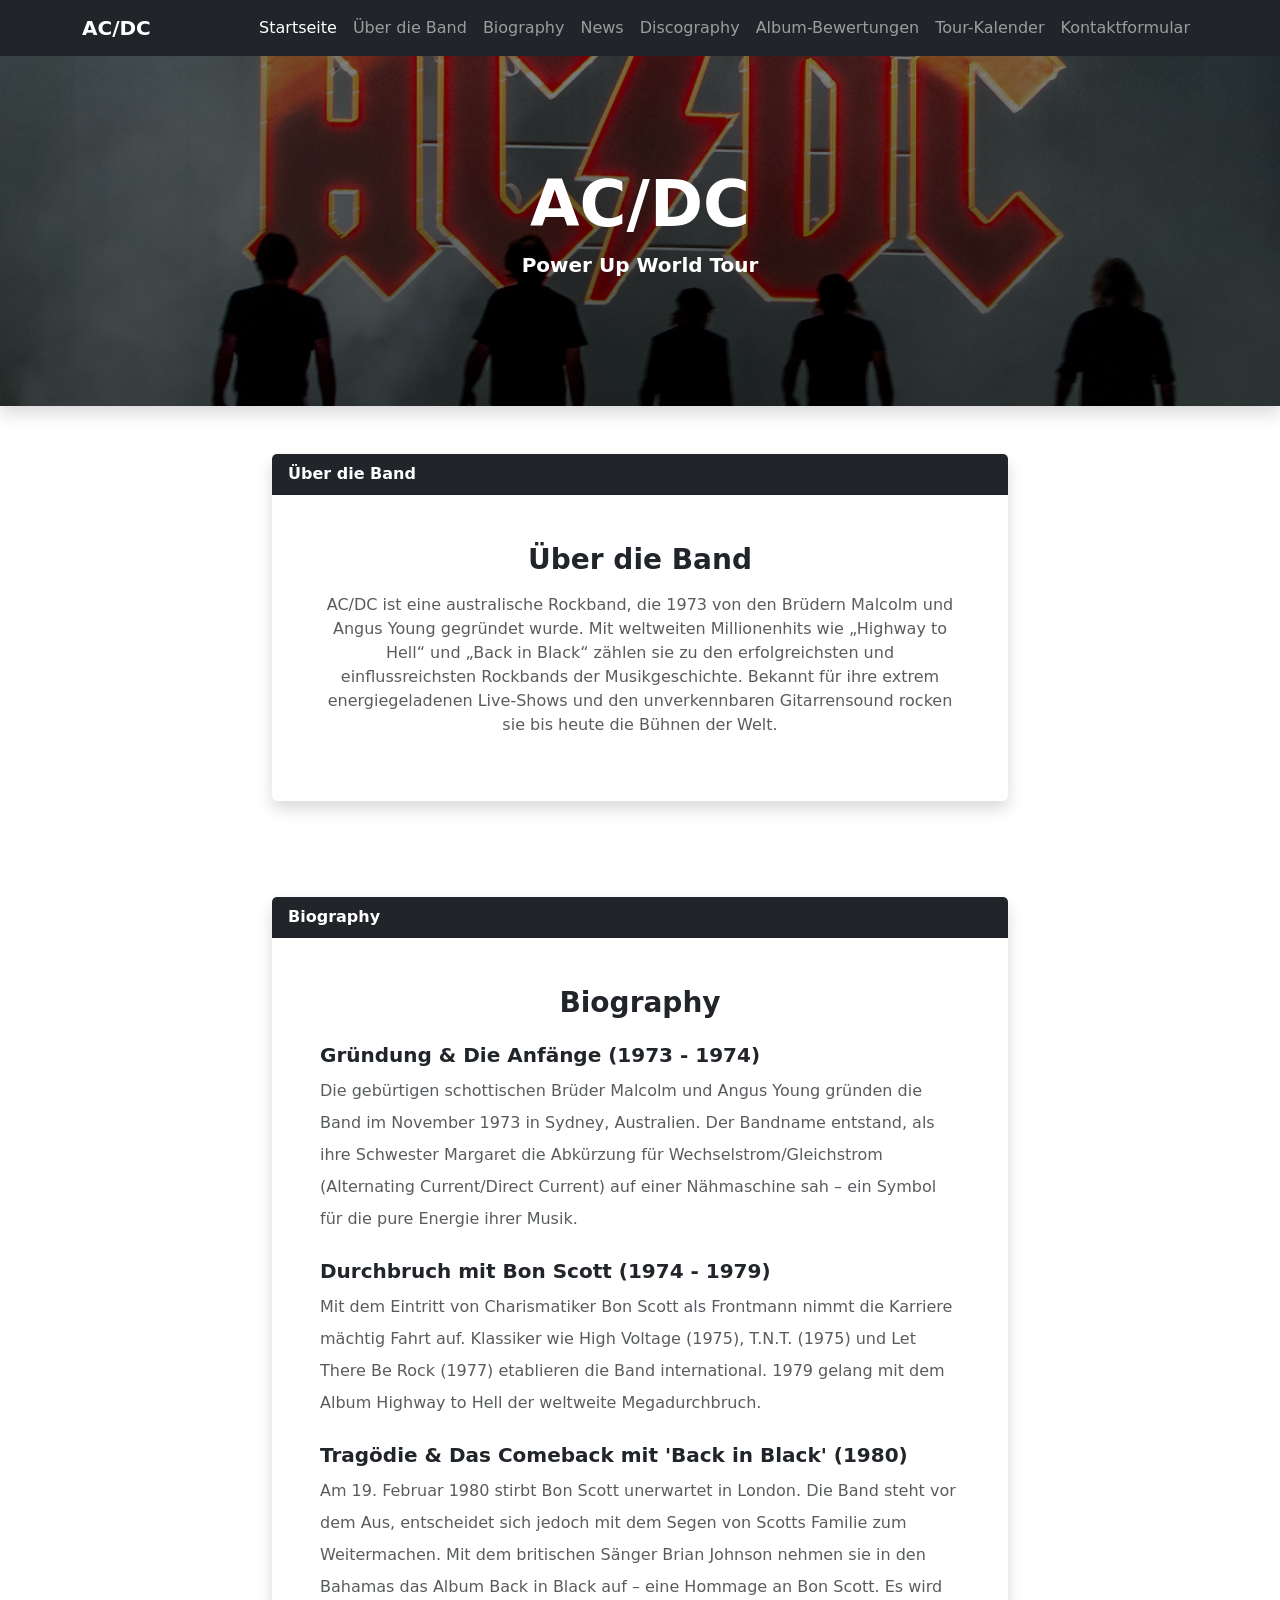
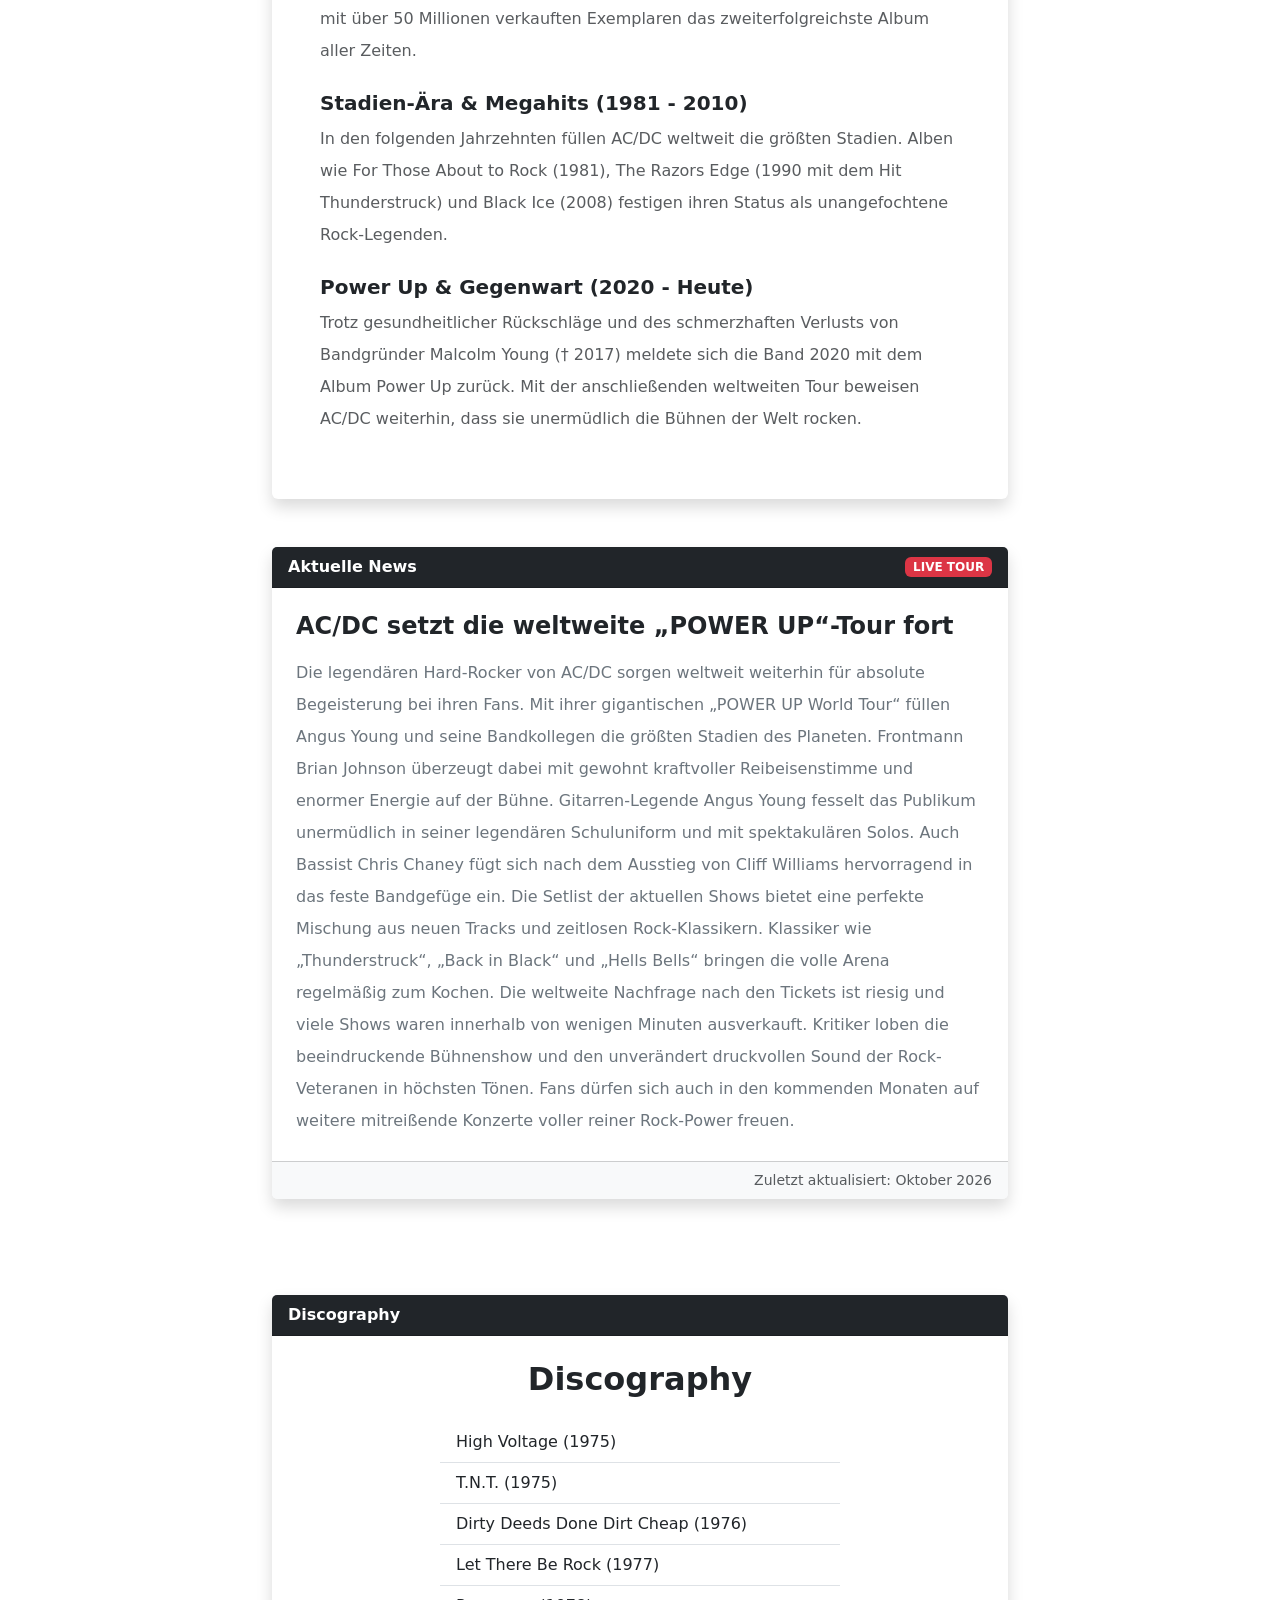
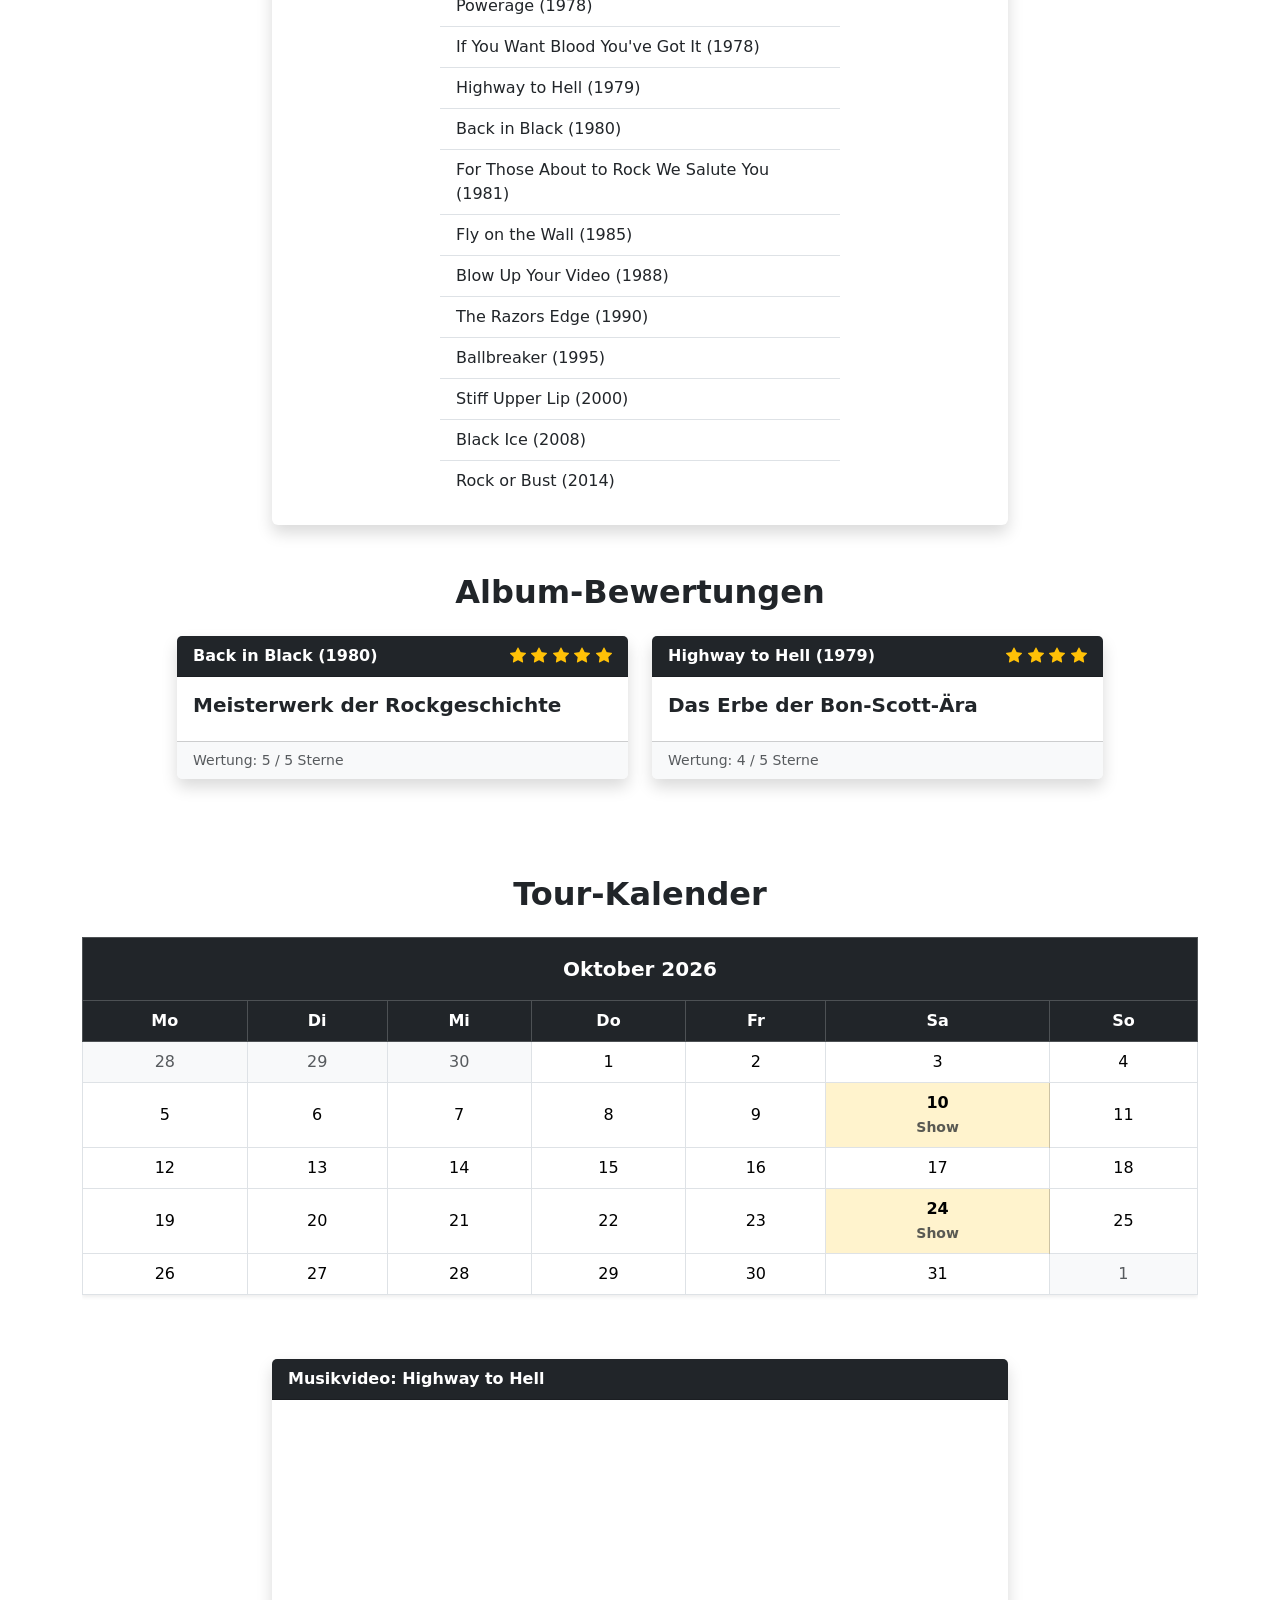
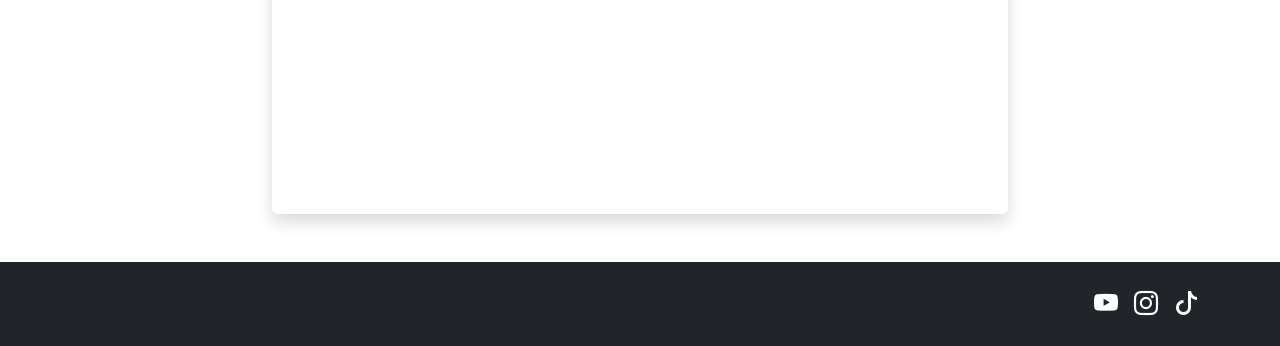
==== index.html @ fb24d8e8 "final changes" ====
<!doctype html>
<html lang="de">

<head>
    <meta charset="utf-8">
    <meta name="viewport" content="width=device-width, initial-scale=1">

    <link rel="icon" type="image/png" href="img/favicon.png">

    <title>AC/DC</title>
    <link href="https://cdn.jsdelivr.net/npm/bootstrap@5.3.8/dist/css/bootstrap.min.css" rel="stylesheet">
    <link rel="stylesheet" href="https://cdn.jsdelivr.net/npm/bootstrap-icons@1.11.3/font/bootstrap-icons.min.css">
    <link rel="stylesheet" href="css/index_style.css">
    <style>
        /* Sanftes Scrollen aktivieren */
        html {
            scroll-behavior: smooth;
            scroll-padding-top: 80px;
            /* Offset für die sticky Navbar */
        }

        /* Sorgt dafür, dass alle Abschnitte mit ID genügend Abstand zur Navbar halten */
        [id] {
            scroll-margin-top: 80px;
        }

        .hero-banner {
            position: relative;
            width: 100%;
            height: 350px;
            background-image: linear-gradient(rgba(0, 0, 0, 0.5), rgba(0, 0, 0, 0.7)), url('img/Banner.png');
            background-size: cover;
            background-position: center;
            background-repeat: no-repeat;
            display: flex;
            align-items: center;
            justify-content: center;
            color: white;
            text-align: center;
        }

        @media (max-width: 768px) {
            .hero-banner {
                height: 220px;
            }
        }
    </style>
</head>

<body class="d-flex flex-column min-vh-100">
    <!-- Navbar mit Anker-Links -->
    <nav class="navbar navbar-expand-lg navbar-dark bg-dark sticky-top">
        <div class="container">
            <a class="navbar-brand fw-bold" href="index.html">AC/DC</a>
            <button class="navbar-toggler" type="button" data-bs-toggle="collapse" data-bs-target="#navbarNav"
                aria-controls="navbarNav" aria-expanded="false" aria-label="Navigation öffnen">
                <span class="navbar-toggler-icon"></span>
            </button>
            <div class="collapse navbar-collapse" id="navbarNav">
                <ul class="navbar-nav ms-auto">
                    <li class="nav-item">
                        <a class="nav-link active" href="index.html">Startseite</a>
                    </li>
                    <li class="nav-item">
                        <a class="nav-link" href="#about">Über die Band</a>
                    </li>
                    <li class="nav-item">
                        <a class="nav-link" href="#Biography">Biography</a>
                    </li>
                    <li class="nav-item">
                        <a class="nav-link" href="#news">News</a>
                    </li>
                    <li class="nav-item">
                        <a class="nav-link" href="#discography">Discography</a>
                    </li>
                    <li class="nav-item">
                        <a class="nav-link" href="#reviews">Album-Bewertungen</a>
                    </li>
                    <li class="nav-item">
                        <a class="nav-link" href="#tour">Tour-Kalender</a>
                    </li>
                    <li class="nav-item">
                        <a class="nav-link" href="kontakt.html">Kontaktformular</a>
                    </li>
                </ul>
            </div>
        </div>
    </nav>

    <header class="hero-banner shadow">
        <div class="container">
            <h1 class="display-3 fw-bold text-uppercase tracking-wide">AC/DC</h1>
            <p class="lead fw-semibold">Power Up World Tour</p>
        </div>
    </header>

    <!-- Über die Band -->
    <section id="about" class="container my-5">
        <div class="row justify-content-center">
            <div class="col-lg-8 text-center">
                <div class="card shadow border-0">
                    <div
                        class="card-header bg-dark text-white fw-bold d-flex justify-content-between align-items-center">
                        <span>Über die Band</span>
                        <span class="badge bg-danger"></span>
                    </div>
                    <div class="card-body p-5">
                        <h2 class="h3 fw-bold mb-3">Über die Band</h2>
                        <p class="text-muted lead fs-6">
                            AC/DC ist eine australische Rockband, die 1973 von den Brüdern Malcolm und Angus Young
                            gegründet wurde.
                            Mit weltweiten Millionenhits wie „Highway to Hell“ und „Back in Black“ zählen sie zu den
                            erfolgreichsten
                            und einflussreichsten Rockbands der Musikgeschichte. Bekannt für ihre extrem
                            energiegeladenen Live-Shows
                            und den unverkennbaren Gitarrensound rocken sie bis heute die Bühnen der Welt.
                        </p>
                    </div>
                </div>
            </div>
        </div>
    </section>

    <!-- Biography -->
    <section id="Biography" class="container my-5">
        <div class="row justify-content-center">
            <div class="col-lg-8 text-center">
                <div class="card shadow border-0">
                    <div
                        class="card-header bg-dark text-white fw-bold d-flex justify-content-between align-items-center">
                        <span>Biography</span>
                        <span class="badge bg-danger"></span>
                    </div>
                    <div class="card-body p-5">
                        <h2 class="h3 fw-bold mb-4">Biography</h2>
                        <div class="text-start text-muted fs-6 lh-lg">
                            <h5 class="fw-bold text-dark">Gründung & Die Anfänge (1973 - 1974)</h5>
                            <p>Die gebürtigen schottischen Brüder Malcolm und Angus Young gründen die Band im November
                                1973 in Sydney, Australien. Der Bandname entstand, als ihre Schwester Margaret die
                                Abkürzung für Wechselstrom/Gleichstrom (Alternating Current/Direct Current) auf einer
                                Nähmaschine sah – ein Symbol für die pure Energie ihrer Musik.</p>

                            <h5 class="fw-bold text-dark mt-4">Durchbruch mit Bon Scott (1974 - 1979)</h5>
                            <p>Mit dem Eintritt von Charismatiker Bon Scott als Frontmann nimmt die Karriere mächtig
                                Fahrt auf. Klassiker wie High Voltage (1975), T.N.T. (1975) und Let There Be Rock (1977)
                                etablieren die Band international. 1979 gelang mit dem Album Highway to Hell der
                                weltweite Megadurchbruch.</p>

                            <h5 class="fw-bold text-dark mt-4">Tragödie & Das Comeback mit 'Back in Black' (1980)</h5>
                            <p>Am 19. Februar 1980 stirbt Bon Scott unerwartet in London. Die Band steht vor dem Aus,
                                entscheidet sich jedoch mit dem Segen von Scotts Familie zum Weitermachen. Mit dem
                                britischen Sänger Brian Johnson nehmen sie in den Bahamas das Album Back in Black auf –
                                eine Hommage an Bon Scott. Es wird mit über 50 Millionen verkauften Exemplaren das
                                zweiterfolgreichste Album aller Zeiten.</p>

                            <h5 class="fw-bold text-dark mt-4">Stadien-Ära & Megahits (1981 - 2010)</h5>
                            <p>In den folgenden Jahrzehnten füllen AC/DC weltweit die größten Stadien. Alben wie For
                                Those About to Rock (1981), The Razors Edge (1990 mit dem Hit Thunderstruck) und Black
                                Ice (2008) festigen ihren Status als unangefochtene Rock-Legenden.</p>

                            <h5 class="fw-bold text-dark mt-4">Power Up & Gegenwart (2020 - Heute)</h5>
                            <p>Trotz gesundheitlicher Rückschläge und des schmerzhaften Verlusts von Bandgründer Malcolm
                                Young († 2017) meldete sich die Band 2020 mit dem Album Power Up zurück. Mit der
                                anschließenden weltweiten Tour beweisen AC/DC weiterhin, dass sie unermüdlich die Bühnen
                                der Welt rocken.</p>
                        </div>
                    </div>
                </div>
            </div>
    </section>

    <!-- Aktuelle News -->
    <section id="news" class="container mb-5">
        <div class="row justify-content-center">
            <div class="col-lg-8">
                <div class="card shadow border-0">
                    <div
                        class="card-header bg-dark text-white fw-bold d-flex justify-content-between align-items-center">
                        <span>Aktuelle News</span>
                        <span class="badge bg-danger">LIVE TOUR</span>
                    </div>
                    <div class="card-body p-4">
                        <h3 class="card-title fw-bold h4 mb-3">AC/DC setzt die weltweite „POWER UP“-Tour fort</h3>
                        <p class="card-text text-secondary lh-lg mb-0">
                            Die legendären Hard-Rocker von AC/DC sorgen weltweit weiterhin für absolute Begeisterung bei
                            ihren Fans.
                            Mit ihrer gigantischen „POWER UP World Tour“ füllen Angus Young und seine Bandkollegen die
                            größten Stadien des Planeten.
                            Frontmann Brian Johnson überzeugt dabei mit gewohnt kraftvoller Reibeisenstimme und enormer
                            Energie auf der Bühne.
                            Gitarren-Legende Angus Young fesselt das Publikum unermüdlich in seiner legendären
                            Schuluniform und mit spektakulären Solos.
                            Auch Bassist Chris Chaney fügt sich nach dem Ausstieg von Cliff Williams hervorragend in das
                            feste Bandgefüge ein.
                            Die Setlist der aktuellen Shows bietet eine perfekte Mischung aus neuen Tracks und zeitlosen
                            Rock-Klassikern.
                            Klassiker wie „Thunderstruck“, „Back in Black“ und „Hells Bells“ bringen die volle Arena
                            regelmäßig zum Kochen.
                            Die weltweite Nachfrage nach den Tickets ist riesig und viele Shows waren innerhalb von
                            wenigen Minuten ausverkauft.
                            Kritiker loben die beeindruckende Bühnenshow und den unverändert druckvollen Sound der
                            Rock-Veteranen in höchsten Tönen.
                            Fans dürfen sich auch in den kommenden Monaten auf weitere mitreißende Konzerte voller
                            reiner Rock-Power freuen.
                        </p>
                    </div>
                    <div class="card-footer bg-light text-muted small text-end">
                        Zuletzt aktualisiert: Oktober 2026
                    </div>
                </div>
            </div>
        </div>
    </section>

    <!-- Discography -->
    <section id="discography" class="container my-5">
        <div class="row justify-content-center">
            <div class="col-lg-8 text-center">
                <div class="card shadow border-0">
                    <div
                        class="card-header bg-dark text-white fw-bold d-flex justify-content-between align-items-center">
                        <span>Discography</span>
                        <span class="badge bg-danger"></span>
                    </div>
                    <div class="card-body p-4">
                        <h2 class="fw-bold mb-4">Discography</h2>
                        <ul class="list-group list-group-flush text-start mx-auto" style="max-width: 400px;">
                            <li class="list-group-item">High Voltage (1975)</li>
                            <li class="list-group-item">T.N.T. (1975)</li>
                            <li class="list-group-item">Dirty Deeds Done Dirt Cheap (1976)</li>
                            <li class="list-group-item">Let There Be Rock (1977)</li>
                            <li class="list-group-item">Powerage (1978)</li>
                            <li class="list-group-item">If You Want Blood You've Got It (1978)</li>
                            <li class="list-group-item">Highway to Hell (1979)</li>
                            <li class="list-group-item">Back in Black (1980)</li>
                            <li class="list-group-item">For Those About to Rock We Salute You (1981)</li>
                            <li class="list-group-item">Fly on the Wall (1985)</li>
                            <li class="list-group-item">Blow Up Your Video (1988)</li>
                            <li class="list-group-item">The Razors Edge (1990)</li>
                            <li class="list-group-item">Ballbreaker (1995)</li>
                            <li class="list-group-item">Stiff Upper Lip (2000)</li>
                            <li class="list-group-item">Black Ice (2008)</li>
                            <li class="list-group-item">Rock or Bust (2014)</li>
                        </ul>
                    </div>
                </div>
            </div>
        </div>
    </section>

    <!-- Album-Bewertungen -->
    <section id="reviews" class="container mb-5">
        <h2 class="text-center mb-4 fw-bold">Album-Bewertungen</h2>
        <div class="row justify-content-center g-4">
            <div class="col-md-6 col-lg-5">
                <div class="card h-100 shadow border-0">
                    <div
                        class="card-header bg-dark text-white fw-bold d-flex justify-content-between align-items-center">
                        <span>Back in Black (1980)</span>
                        <div class="text-warning">
                            <i class="bi bi-star-fill"></i>
                            <i class="bi bi-star-fill"></i>
                            <i class="bi bi-star-fill"></i>
                            <i class="bi bi-star-fill"></i>
                            <i class="bi bi-star-fill"></i>
                        </div>
                    </div>
                    <div class="card-body">
                        <h5 class="card-title fw-bold">Meisterwerk der Rockgeschichte</h5>
                    </div>
                    <div class="card-footer bg-light text-muted small">
                        Wertung: 5 / 5 Sterne
                    </div>
                </div>
            </div>

            <div class="col-md-6 col-lg-5">
                <div class="card h-100 shadow border-0">
                    <div
                        class="card-header bg-dark text-white fw-bold d-flex justify-content-between align-items-center">
                        <span>Highway to Hell (1979)</span>
                        <div class="text-warning">
                            <i class="bi bi-star-fill"></i>
                            <i class="bi bi-star-fill"></i>
                            <i class="bi bi-star-fill"></i>
                            <i class="bi bi-star-fill"></i>
                        </div>
                    </div>
                    <div class="card-body">
                        <h5 class="card-title fw-bold">Das Erbe der Bon-Scott-Ära</h5>
                    </div>
                    <div class="card-footer bg-light text-muted small">
                        Wertung: 4 / 5 Sterne
                    </div>
                </div>
            </div>
        </div>
    </section>

    <!-- Tour-Kalender & Video -->
    <main id="tour" class="container my-5">
        <h2 class="text-center mb-4 fw-bold">Tour-Kalender</h2>

        <div class="table-responsive">
            <table class="table table-bordered text-center align-middle shadow-sm">
                <thead class="table-dark">
                    <tr>
                        <th colspan="7" class="py-3 fs-5">Oktober 2026</th>
                    </tr>
                    <tr>
                        <th>Mo</th>
                        <th>Di</th>
                        <th>Mi</th>
                        <th>Do</th>
                        <th>Fr</th>
                        <th>Sa</th>
                        <th>So</th>
                    </tr>
                </thead>
                <tbody>
                    <tr>
                        <td class="text-muted bg-light">28</td>
                        <td class="text-muted bg-light">29</td>
                        <td class="text-muted bg-light">30</td>
                        <td>1</td>
                        <td>2</td>
                        <td>3</td>
                        <td>4</td>
                    </tr>
                    <tr>
                        <td>5</td>
                        <td>6</td>
                        <td>7</td>
                        <td>8</td>
                        <td>9</td>
                        <td class="table-warning fw-bold">10<br><small class="text-muted">Show</small></td>
                        <td>11</td>
                    </tr>
                    <tr>
                        <td>12</td>
                        <td>13</td>
                        <td>14</td>
                        <td>15</td>
                        <td>16</td>
                        <td>17</td>
                        <td>18</td>
                    </tr>
                    <tr>
                        <td>19</td>
                        <td>20</td>
                        <td>21</td>
                        <td>22</td>
                        <td>23</td>
                        <td class="table-warning fw-bold">24<br><small class="text-muted">Show</small></td>
                        <td>25</td>
                    </tr>
                    <tr>
                        <td>26</td>
                        <td>27</td>
                        <td>28</td>
                        <td>29</td>
                        <td>30</td>
                        <td>31</td>
                        <td class="text-muted bg-light">1</td>
                    </tr>
                </tbody>
            </table>
        </div>

        <div class="row justify-content-center mt-5">
            <div class="col-lg-8">
                <div class="card shadow border-0">
                    <div class="card-header bg-dark text-white fw-bold">
                        <span>Musikvideo: Highway to Hell</span>
                    </div>
                    <div class="card-body p-0">
                        <div class="ratio ratio-16x9">
                            <iframe src="https://www.youtube.com/embed/l482T0yNkeo"
                                title="AC/DC - Highway to Hell (Official Video)" allowfullscreen></iframe>
                        </div>
                    </div>
                </div>
            </div>
        </div>
    </main>

    <footer class="bg-dark text-white mt-auto py-4">
        <div
            class="container text-center text-md-between d-flex flex-column flex-md-row justify-content-between align-items-center">
            <div class="mb-3 mb-md-0">
                <p class="small text-muted mb-0">&copy; 2026 Alle Rechte vorbehalten.</p>
            </div>
            <div class="d-flex gap-3 fs-4">
                <a href="http://www.youtube.com/watch?v=l482T0yNkeo" target="_blank"
                    class="text-white text-decoration-none hover-opacity" aria-label="YouTube">
                    <i class="bi bi-youtube"></i>
                </a>
                <a href="https://www.instagram.com/acdc/" target="_blank"
                    class="text-white text-decoration-none hover-opacity" aria-label="Instagram">
                    <i class="bi bi-instagram"></i>
                </a>
                <a href="https://www.tiktok.com/@acdc" target="_blank"
                    class="text-white text-decoration-none hover-opacity" aria-label="TikTok">
                    <i class="bi bi-tiktok"></i>
                </a>
            </div>
        </div>
    </footer>

    <script src="https://cdn.jsdelivr.net/npm/bootstrap@5.3.8/dist/js/bootstrap.bundle.min.js"></script>

</body>

</html>
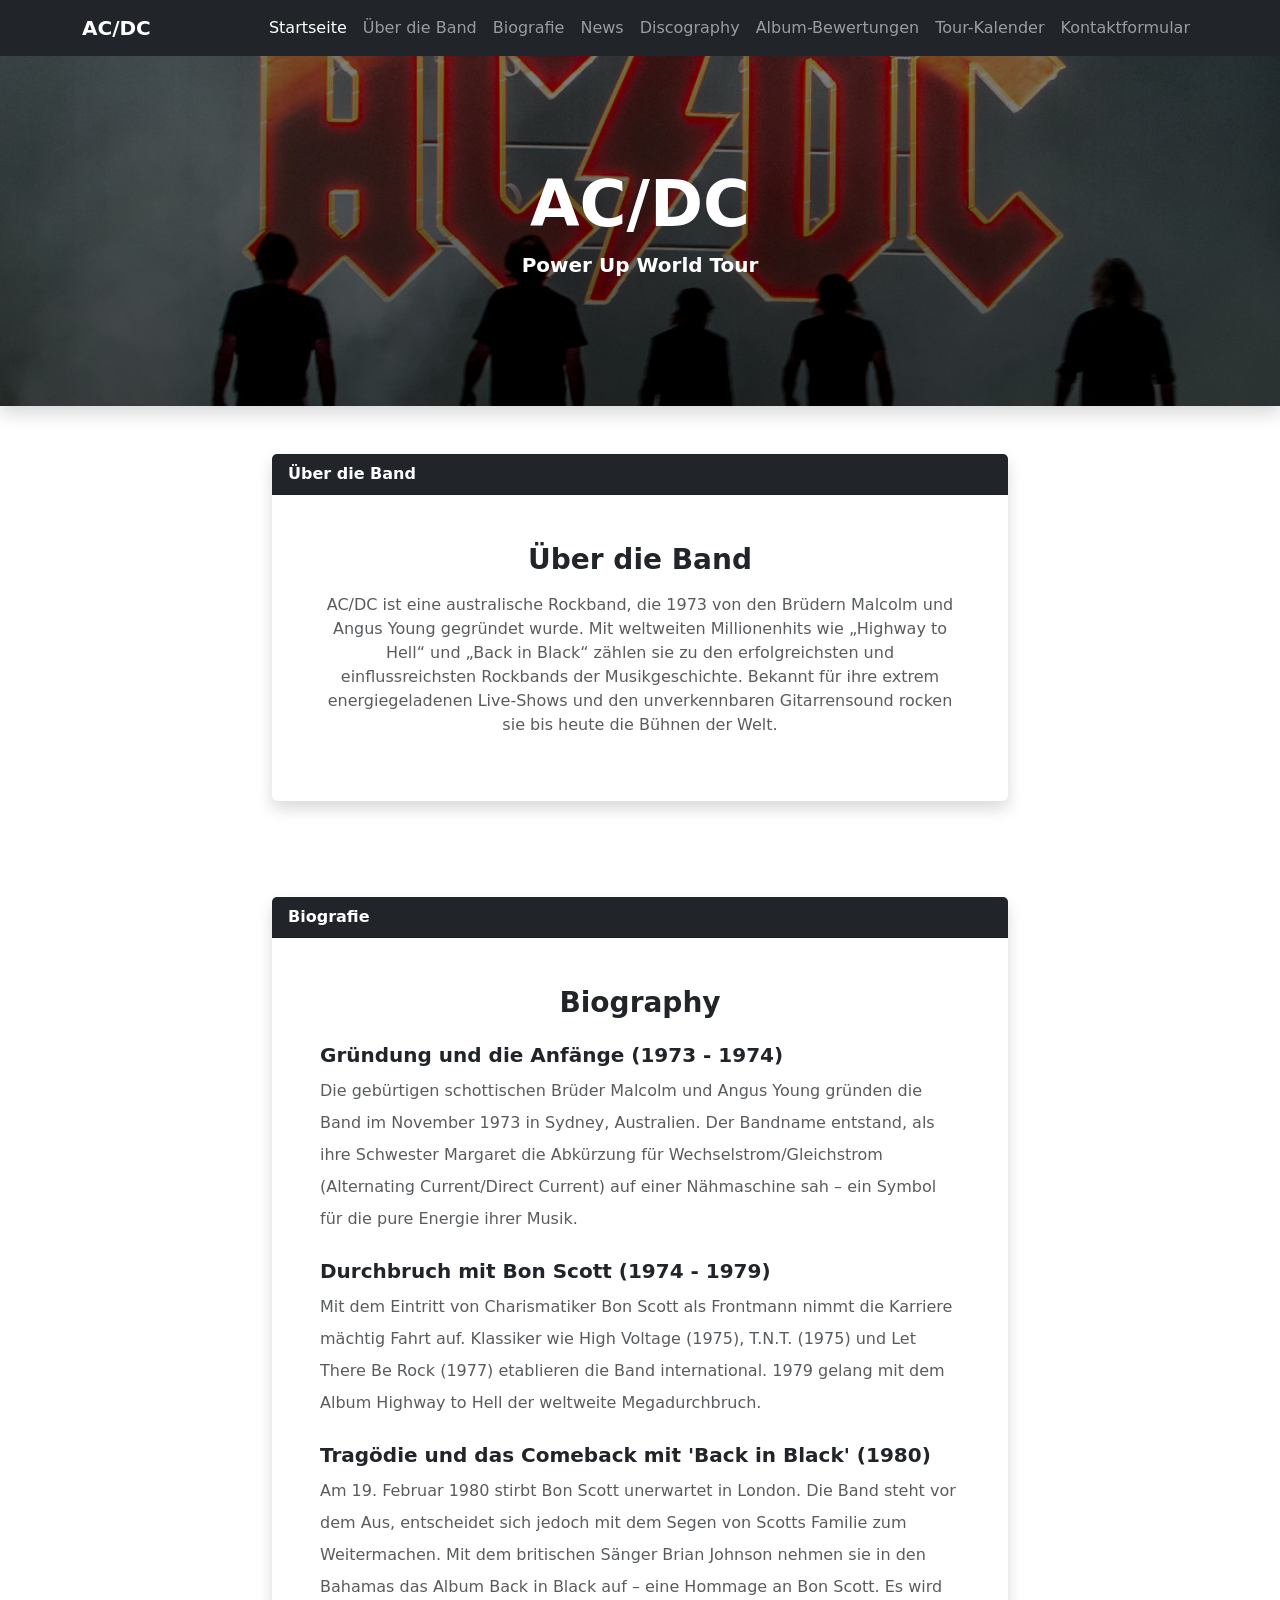
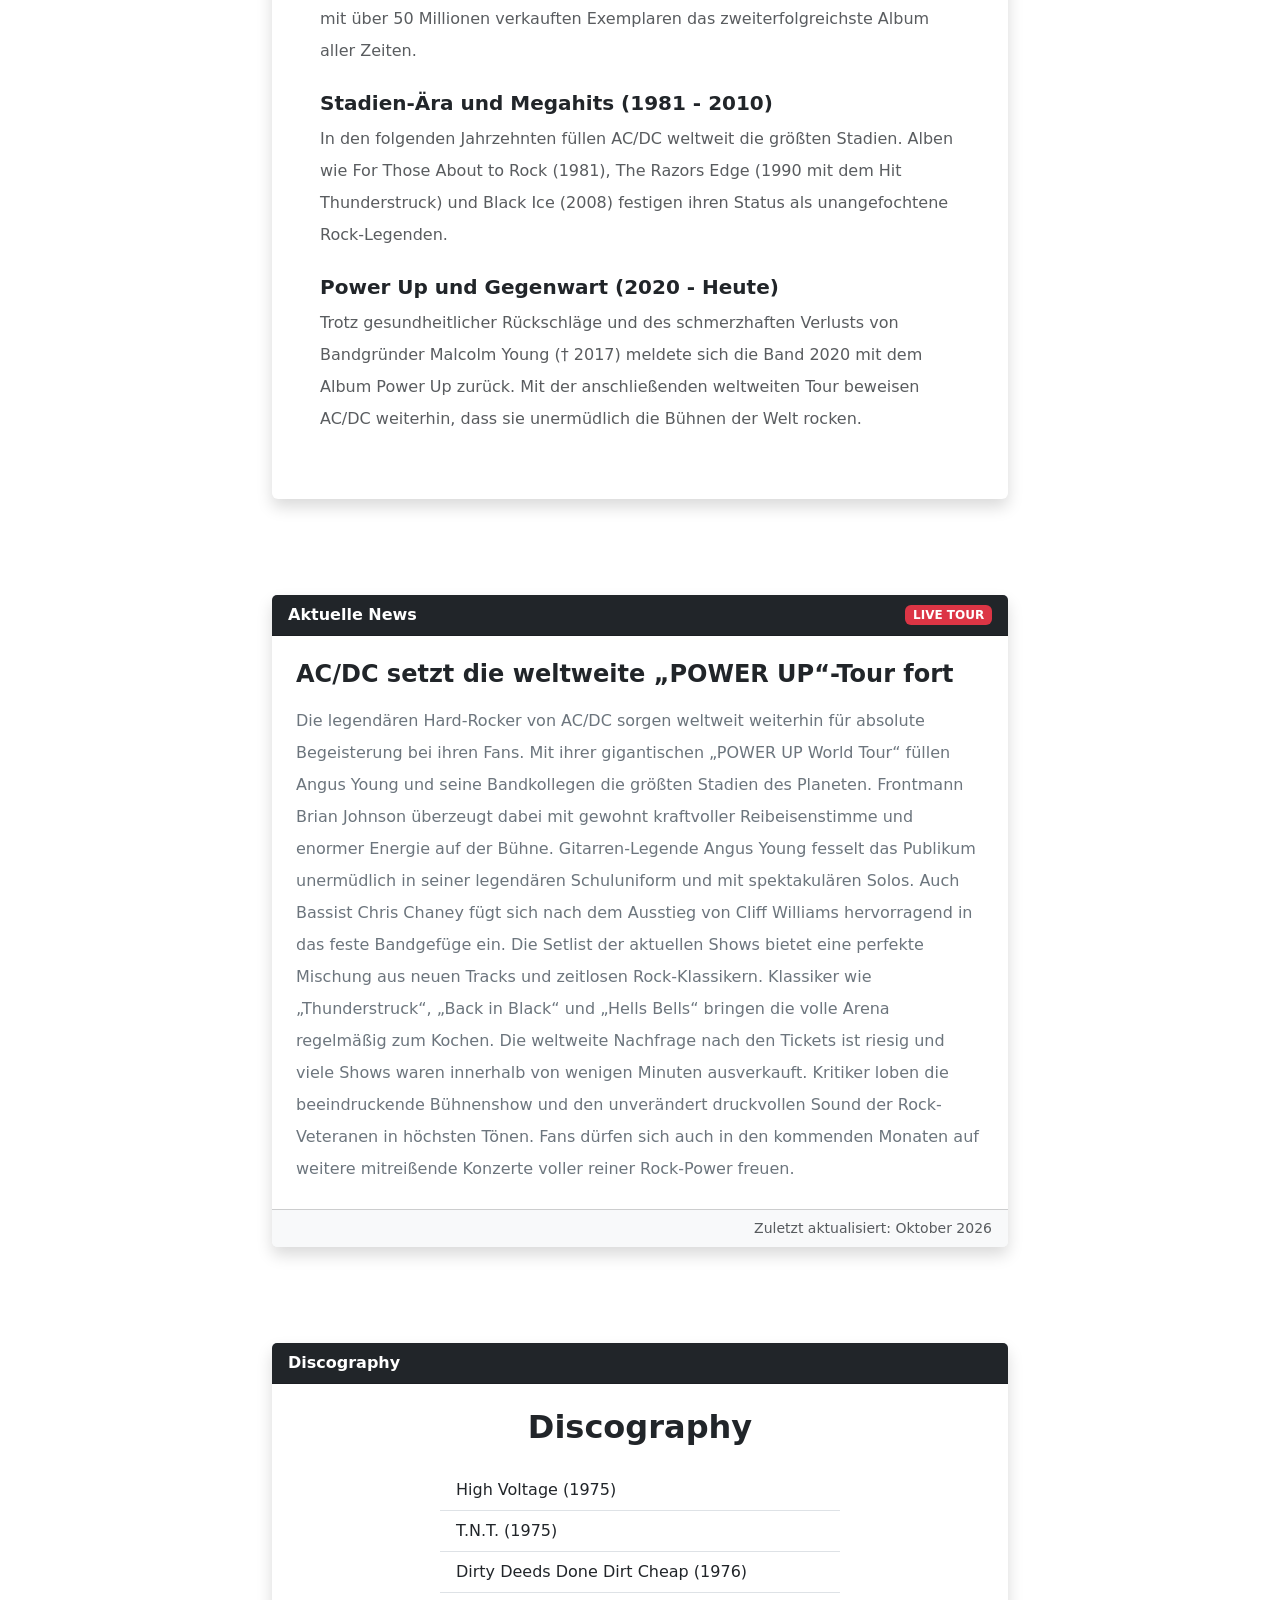
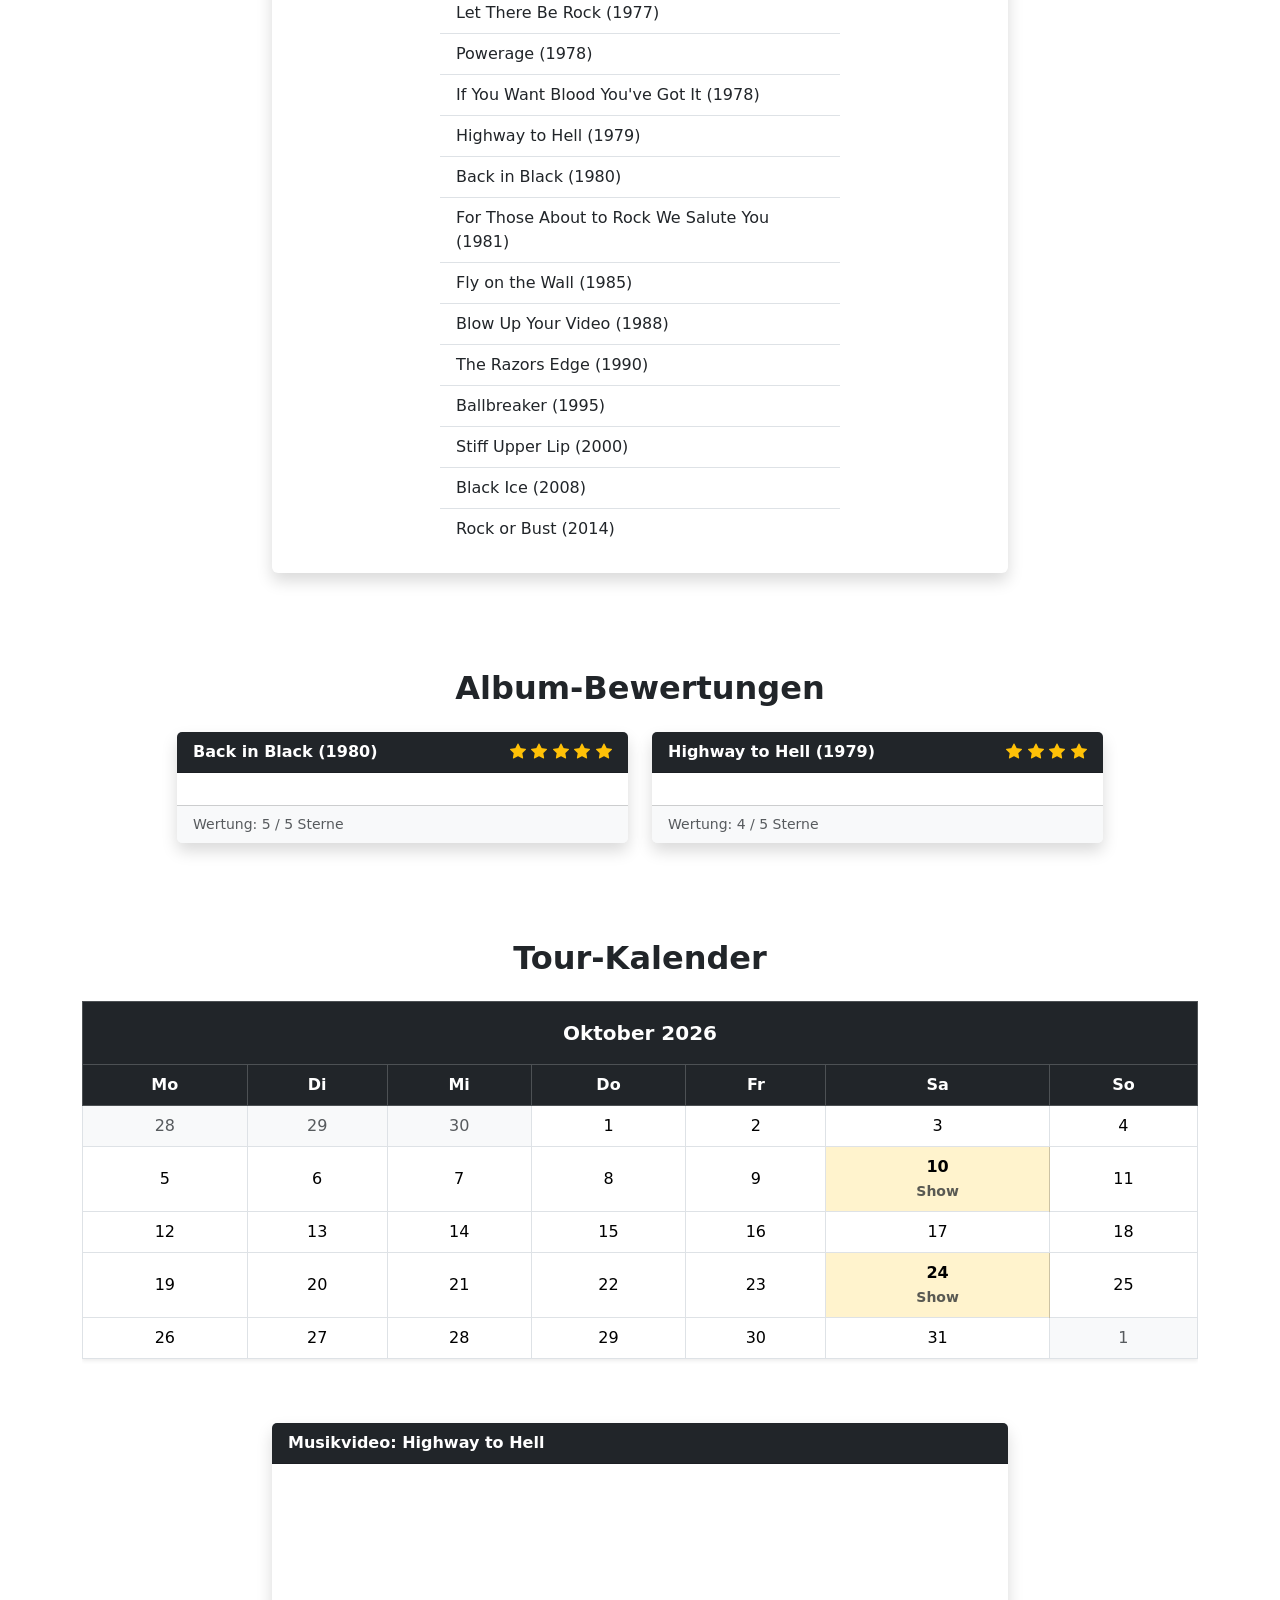
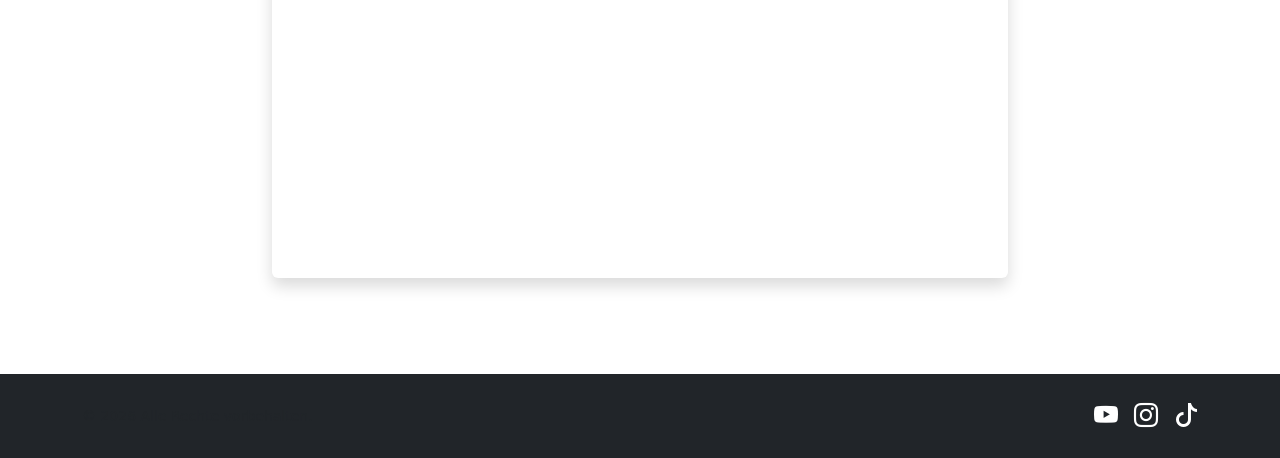
==== commit 865f0c4c: "final changes" ====
--- a/index.html
+++ b/index.html
@@ -12,14 +12,11 @@
     <link rel="stylesheet" href="https://cdn.jsdelivr.net/npm/bootstrap-icons@1.11.3/font/bootstrap-icons.min.css">
     <link rel="stylesheet" href="css/index_style.css">
     <style>
-        /* Sanftes Scrollen aktivieren */
         html {
             scroll-behavior: smooth;
             scroll-padding-top: 80px;
-            /* Offset für die sticky Navbar */
         }
 
-        /* Sorgt dafür, dass alle Abschnitte mit ID genügend Abstand zur Navbar halten */
         [id] {
             scroll-margin-top: 80px;
         }
@@ -48,7 +45,6 @@
 </head>
 
 <body class="d-flex flex-column min-vh-100">
-    <!-- Navbar mit Anker-Links -->
     <nav class="navbar navbar-expand-lg navbar-dark bg-dark sticky-top">
         <div class="container">
             <a class="navbar-brand fw-bold" href="index.html">AC/DC</a>
@@ -65,7 +61,7 @@
                         <a class="nav-link" href="#about">Über die Band</a>
                     </li>
                     <li class="nav-item">
-                        <a class="nav-link" href="#Biography">Biography</a>
+                        <a class="nav-link" href="#Biography">Biografie</a>
                     </li>
                     <li class="nav-item">
                         <a class="nav-link" href="#news">News</a>
@@ -94,7 +90,6 @@
         </div>
     </header>
 
-    <!-- Über die Band -->
     <section id="about" class="container my-5">
         <div class="row justify-content-center">
             <div class="col-lg-8 text-center">
@@ -121,20 +116,19 @@
         </div>
     </section>
 
-    <!-- Biography -->
     <section id="Biography" class="container my-5">
         <div class="row justify-content-center">
             <div class="col-lg-8 text-center">
                 <div class="card shadow border-0">
                     <div
                         class="card-header bg-dark text-white fw-bold d-flex justify-content-between align-items-center">
-                        <span>Biography</span>
+                        <span>Biografie</span>
                         <span class="badge bg-danger"></span>
                     </div>
                     <div class="card-body p-5">
                         <h2 class="h3 fw-bold mb-4">Biography</h2>
                         <div class="text-start text-muted fs-6 lh-lg">
-                            <h5 class="fw-bold text-dark">Gründung & Die Anfänge (1973 - 1974)</h5>
+                            <h5 class="fw-bold text-dark">Gründung und die Anfänge (1973 - 1974)</h5>
                             <p>Die gebürtigen schottischen Brüder Malcolm und Angus Young gründen die Band im November
                                 1973 in Sydney, Australien. Der Bandname entstand, als ihre Schwester Margaret die
                                 Abkürzung für Wechselstrom/Gleichstrom (Alternating Current/Direct Current) auf einer
@@ -146,19 +140,19 @@
                                 etablieren die Band international. 1979 gelang mit dem Album Highway to Hell der
                                 weltweite Megadurchbruch.</p>
 
-                            <h5 class="fw-bold text-dark mt-4">Tragödie & Das Comeback mit 'Back in Black' (1980)</h5>
+                            <h5 class="fw-bold text-dark mt-4">Tragödie und das Comeback mit 'Back in Black' (1980)</h5>
                             <p>Am 19. Februar 1980 stirbt Bon Scott unerwartet in London. Die Band steht vor dem Aus,
                                 entscheidet sich jedoch mit dem Segen von Scotts Familie zum Weitermachen. Mit dem
                                 britischen Sänger Brian Johnson nehmen sie in den Bahamas das Album Back in Black auf –
                                 eine Hommage an Bon Scott. Es wird mit über 50 Millionen verkauften Exemplaren das
                                 zweiterfolgreichste Album aller Zeiten.</p>
 
-                            <h5 class="fw-bold text-dark mt-4">Stadien-Ära & Megahits (1981 - 2010)</h5>
+                            <h5 class="fw-bold text-dark mt-4">Stadien-Ära und Megahits (1981 - 2010)</h5>
                             <p>In den folgenden Jahrzehnten füllen AC/DC weltweit die größten Stadien. Alben wie For
                                 Those About to Rock (1981), The Razors Edge (1990 mit dem Hit Thunderstruck) und Black
                                 Ice (2008) festigen ihren Status als unangefochtene Rock-Legenden.</p>
 
-                            <h5 class="fw-bold text-dark mt-4">Power Up & Gegenwart (2020 - Heute)</h5>
+                            <h5 class="fw-bold text-dark mt-4">Power Up und Gegenwart (2020 - Heute)</h5>
                             <p>Trotz gesundheitlicher Rückschläge und des schmerzhaften Verlusts von Bandgründer Malcolm
                                 Young († 2017) meldete sich die Band 2020 mit dem Album Power Up zurück. Mit der
                                 anschließenden weltweiten Tour beweisen AC/DC weiterhin, dass sie unermüdlich die Bühnen
@@ -169,8 +163,7 @@
             </div>
     </section>
 
-    <!-- Aktuelle News -->
-    <section id="news" class="container mb-5">
+    <section id="news" class="container my-5">
         <div class="row justify-content-center">
             <div class="col-lg-8">
                 <div class="card shadow border-0">
@@ -212,7 +205,6 @@
         </div>
     </section>
 
-    <!-- Discography -->
     <section id="discography" class="container my-5">
         <div class="row justify-content-center">
             <div class="col-lg-8 text-center">
@@ -248,8 +240,7 @@
         </div>
     </section>
 
-    <!-- Album-Bewertungen -->
-    <section id="reviews" class="container mb-5">
+    <section id="reviews" class="container my-5">
         <h2 class="text-center mb-4 fw-bold">Album-Bewertungen</h2>
         <div class="row justify-content-center g-4">
             <div class="col-md-6 col-lg-5">
@@ -266,7 +257,6 @@
                         </div>
                     </div>
                     <div class="card-body">
-                        <h5 class="card-title fw-bold">Meisterwerk der Rockgeschichte</h5>
                     </div>
                     <div class="card-footer bg-light text-muted small">
                         Wertung: 5 / 5 Sterne
@@ -287,7 +277,6 @@
                         </div>
                     </div>
                     <div class="card-body">
-                        <h5 class="card-title fw-bold">Das Erbe der Bon-Scott-Ära</h5>
                     </div>
                     <div class="card-footer bg-light text-muted small">
                         Wertung: 4 / 5 Sterne
@@ -297,7 +286,6 @@
         </div>
     </section>
 
-    <!-- Tour-Kalender & Video -->
     <main id="tour" class="container my-5">
         <h2 class="text-center mb-4 fw-bold">Tour-Kalender</h2>
 
@@ -367,7 +355,7 @@
             </table>
         </div>
 
-        <div class="row justify-content-center mt-5">
+        <div class="row justify-content-center my-5">
             <div class="col-lg-8">
                 <div class="card shadow border-0">
                     <div class="card-header bg-dark text-white fw-bold">
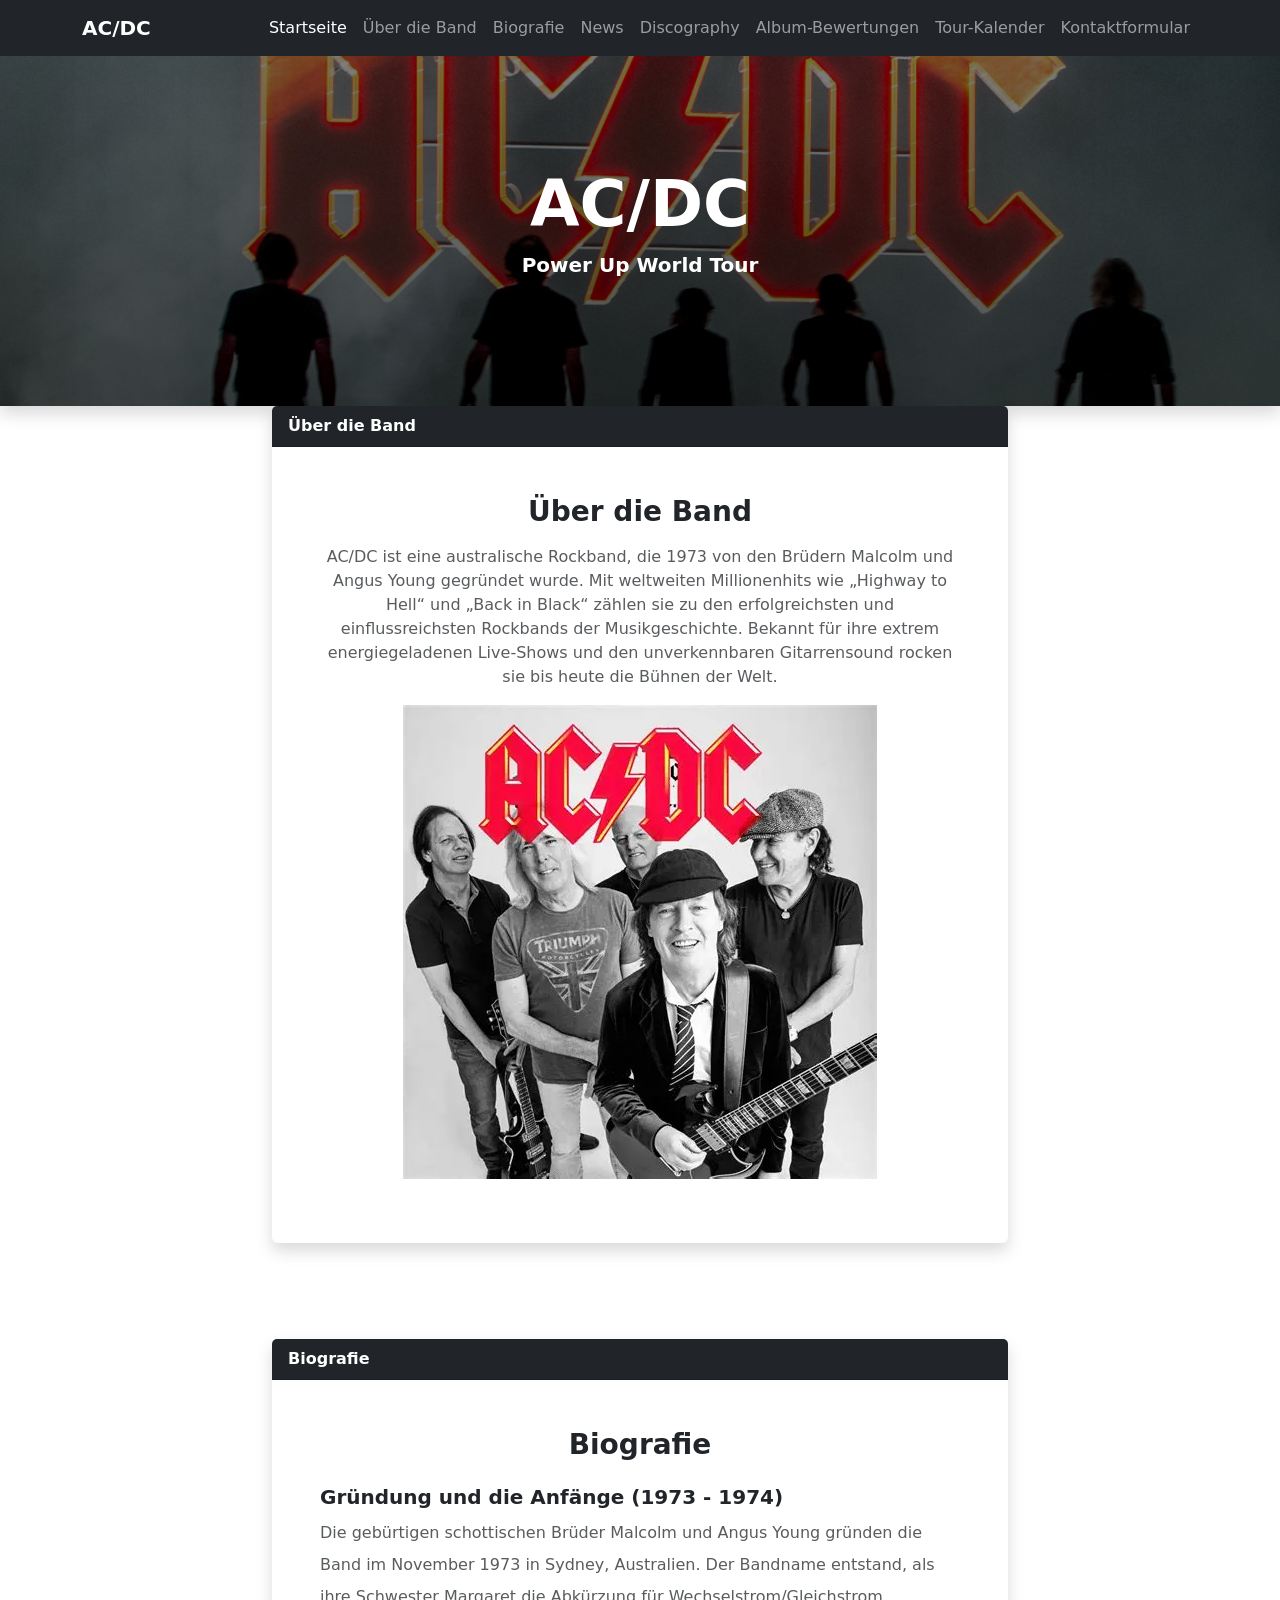
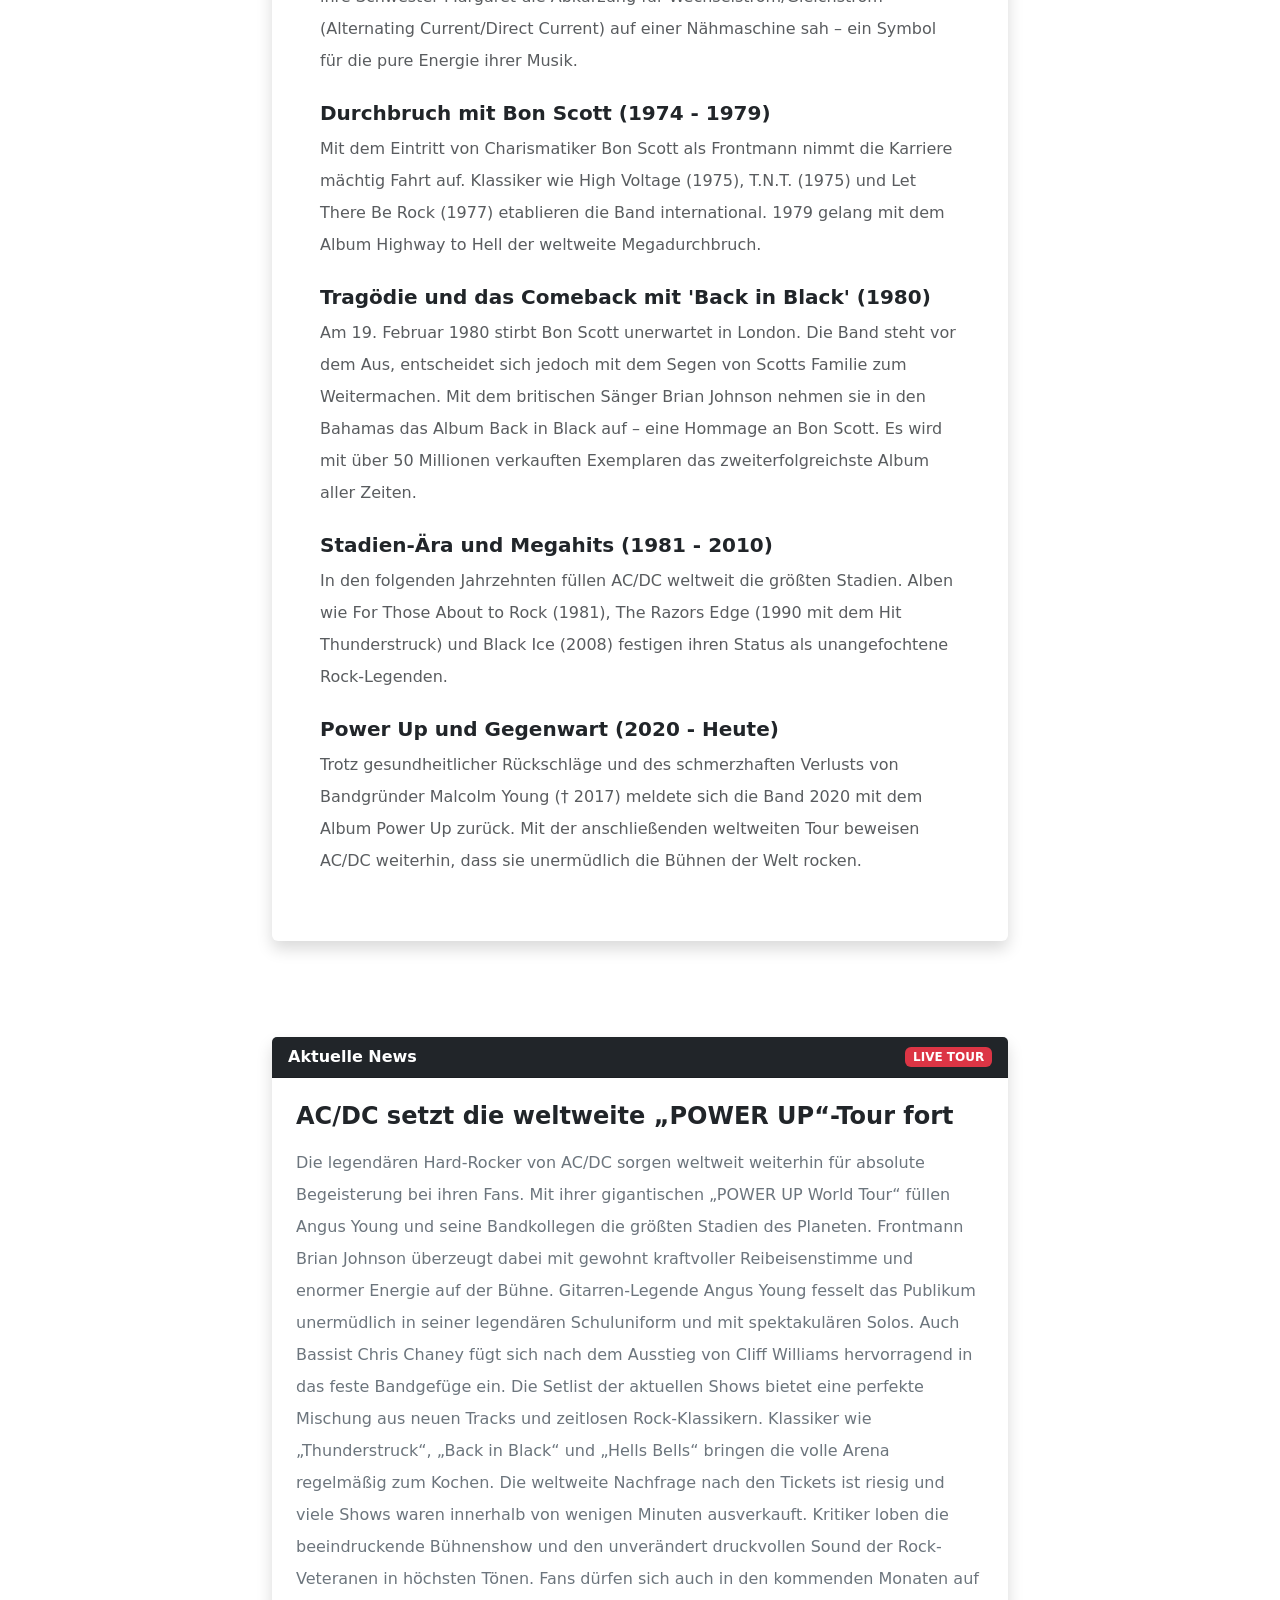
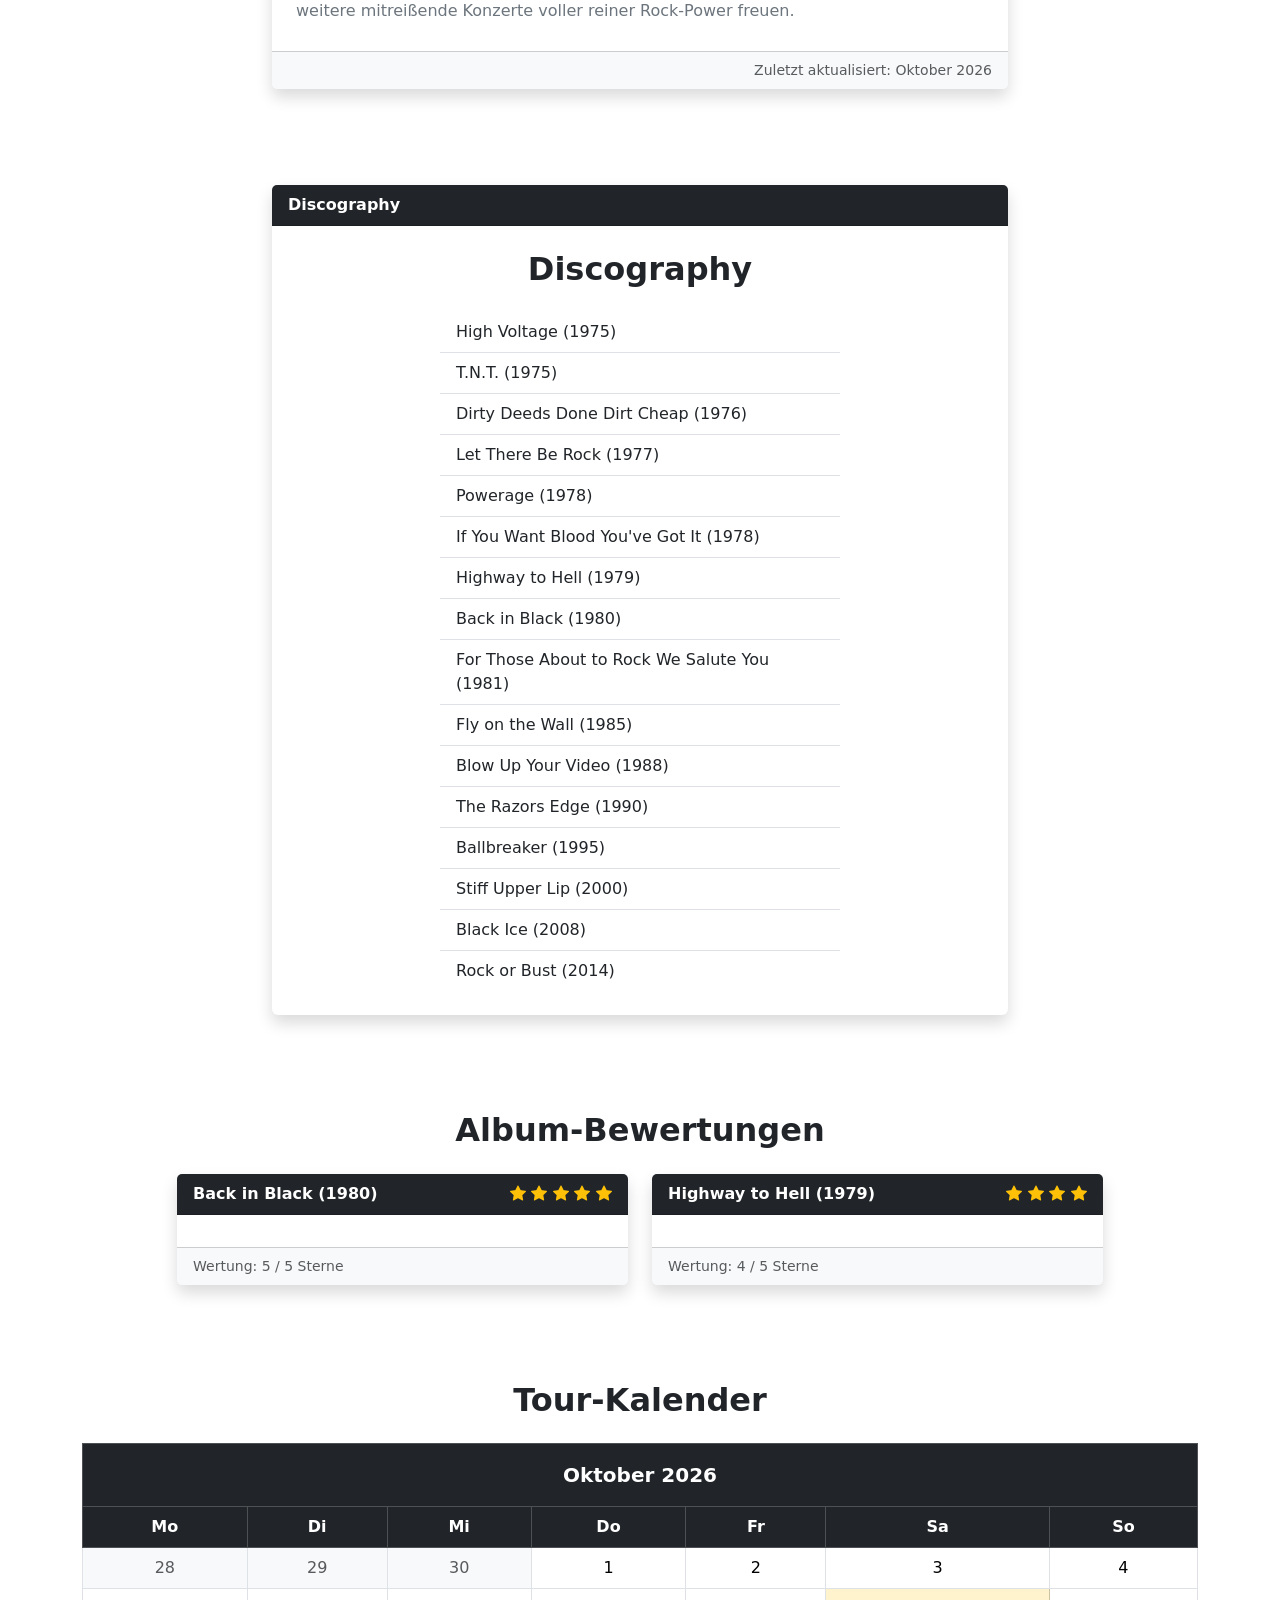
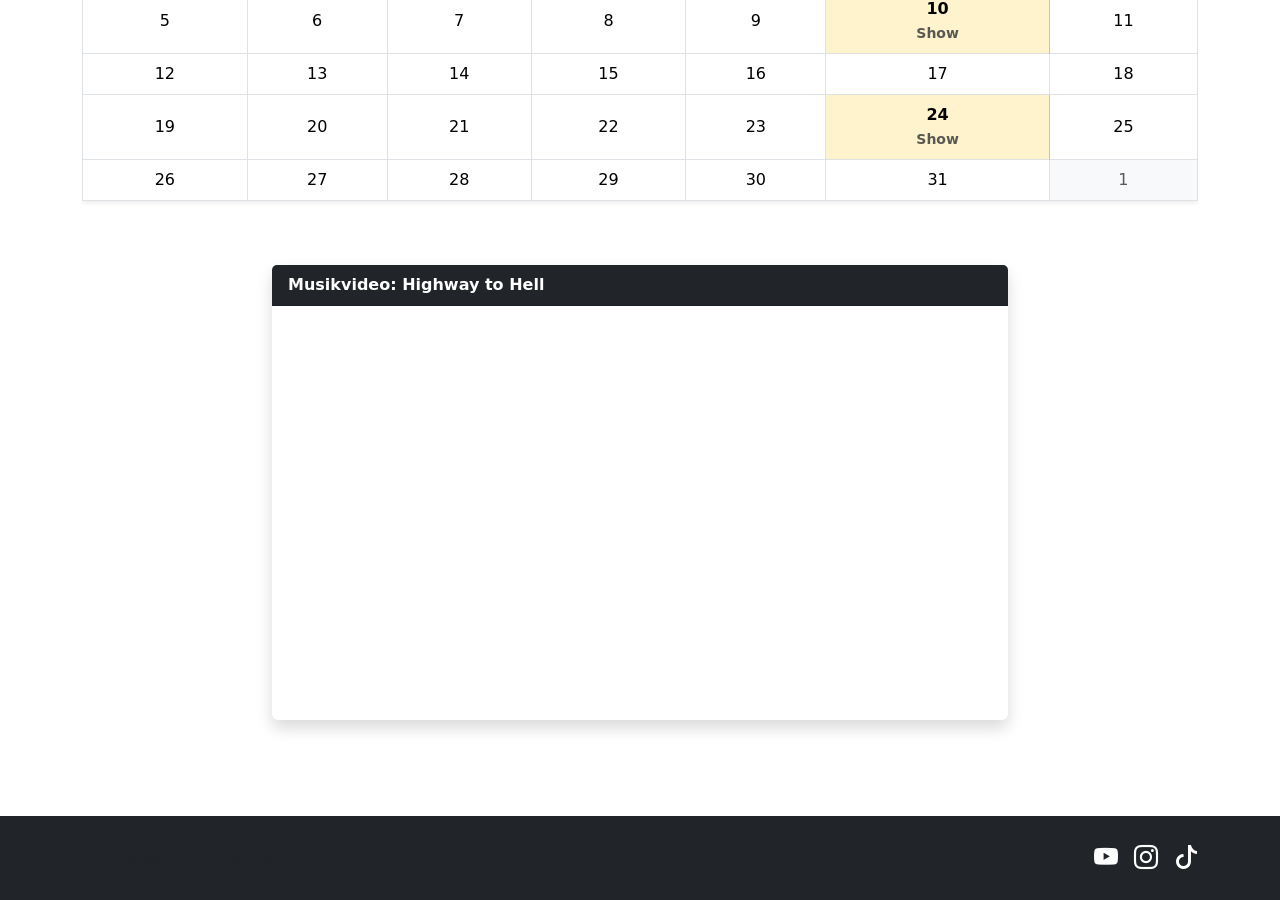
==== commit bdef6a1a: "Bild hinzugefügt" ====
--- a/index.html
+++ b/index.html
@@ -90,7 +90,7 @@
         </div>
     </header>
 
-    <section id="about" class="container my-5">
+    <section id="about" class="container mb-5">
         <div class="row justify-content-center">
             <div class="col-lg-8 text-center">
                 <div class="card shadow border-0">
@@ -109,6 +109,9 @@
                             und einflussreichsten Rockbands der Musikgeschichte. Bekannt für ihre extrem
                             energiegeladenen Live-Shows
                             und den unverkennbaren Gitarrensound rocken sie bis heute die Bühnen der Welt.
+                        <ul> </ul>
+                        <ul> </ul>
+                        <img src="img/ac dc album bild.webp" alt="Foto der Band">
                         </p>
                     </div>
                 </div>
@@ -126,7 +129,7 @@
                         <span class="badge bg-danger"></span>
                     </div>
                     <div class="card-body p-5">
-                        <h2 class="h3 fw-bold mb-4">Biography</h2>
+                        <h2 class="h3 fw-bold mb-4">Biografie</h2>
                         <div class="text-start text-muted fs-6 lh-lg">
                             <h5 class="fw-bold text-dark">Gründung und die Anfänge (1973 - 1974)</h5>
                             <p>Die gebürtigen schottischen Brüder Malcolm und Angus Young gründen die Band im November
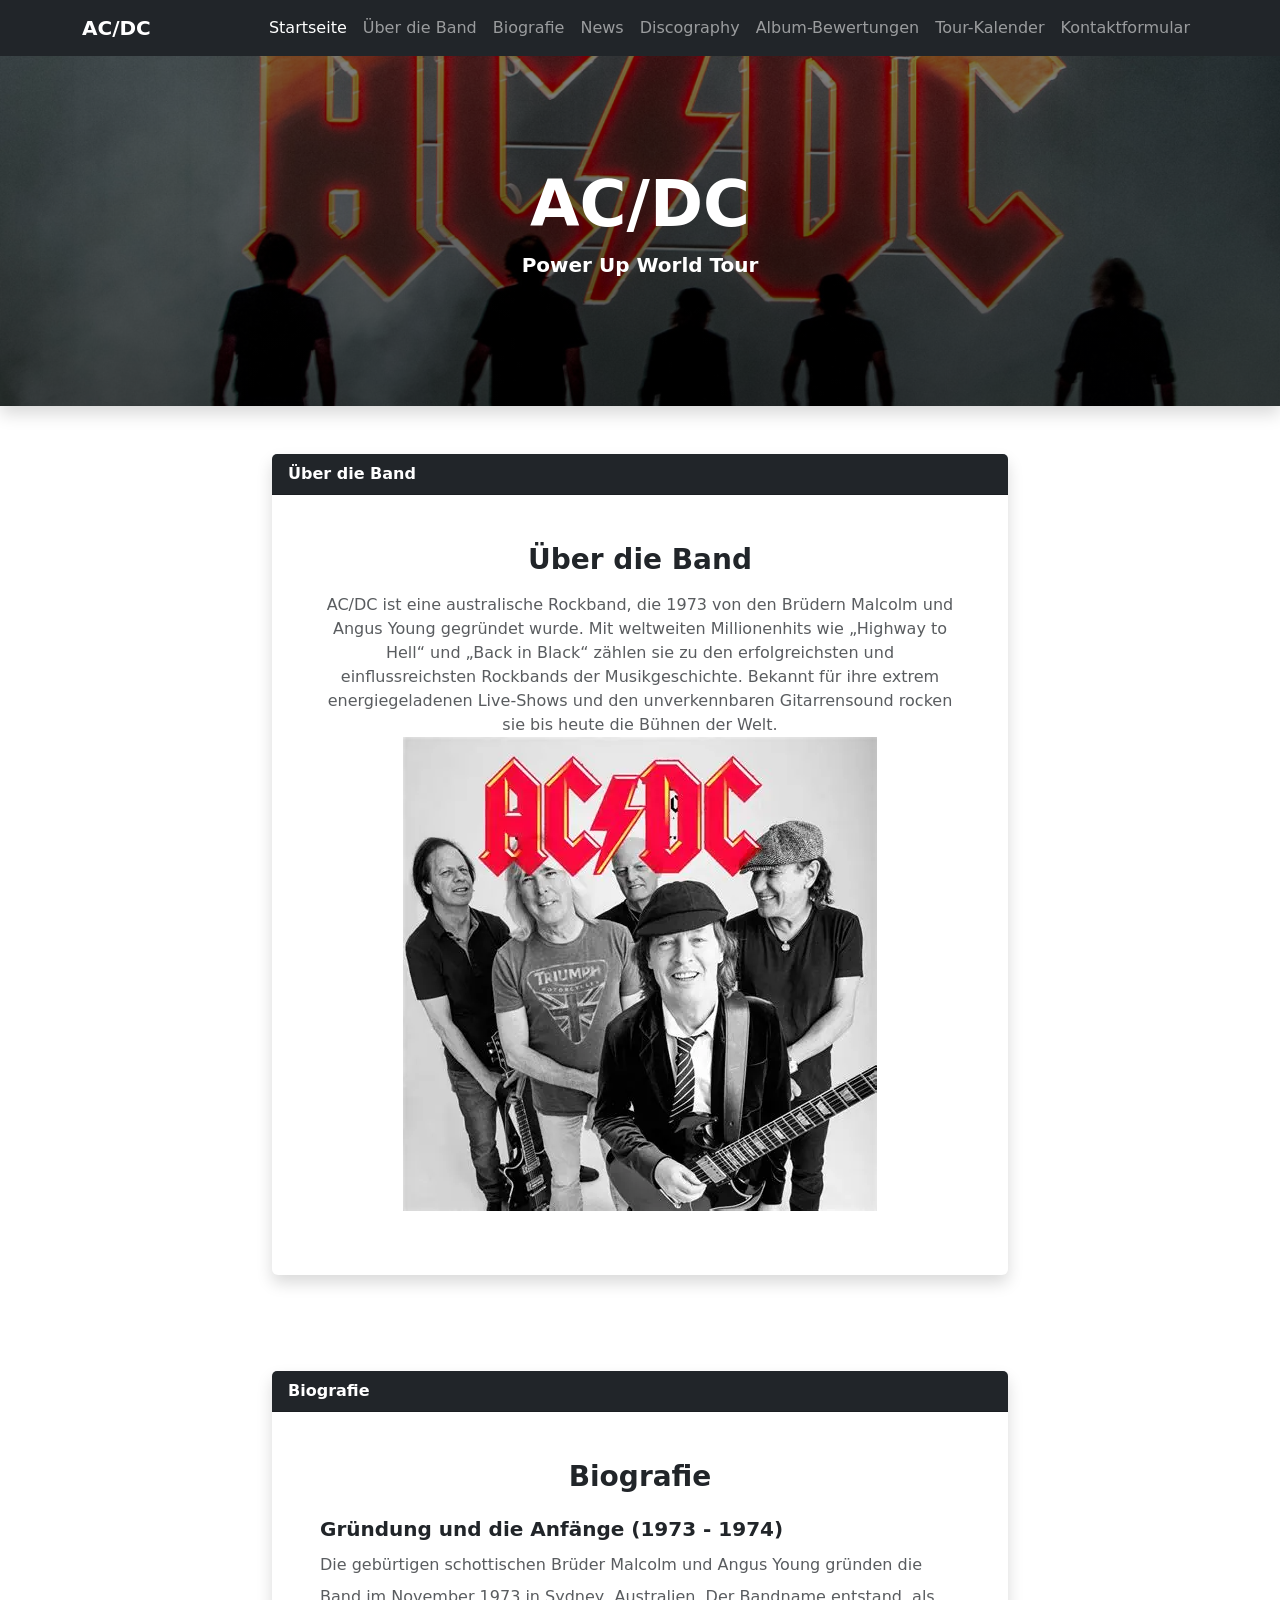
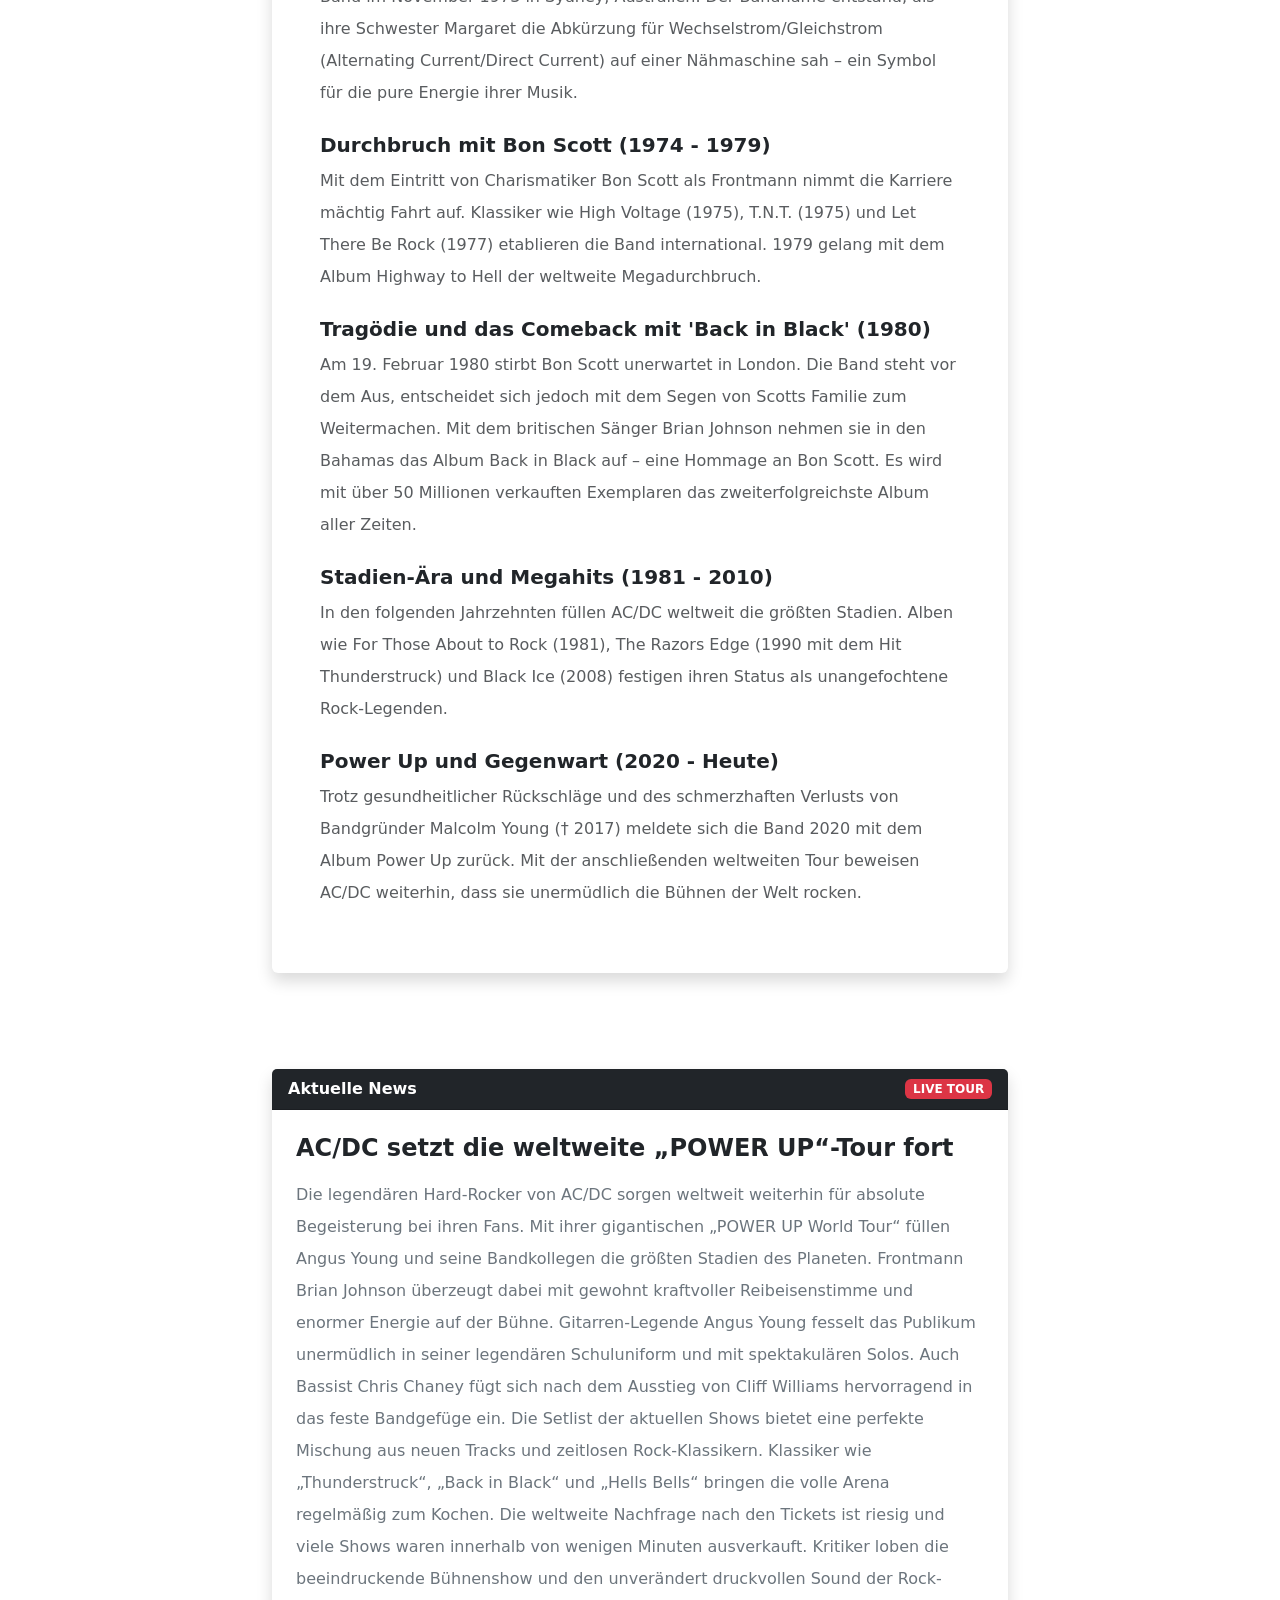
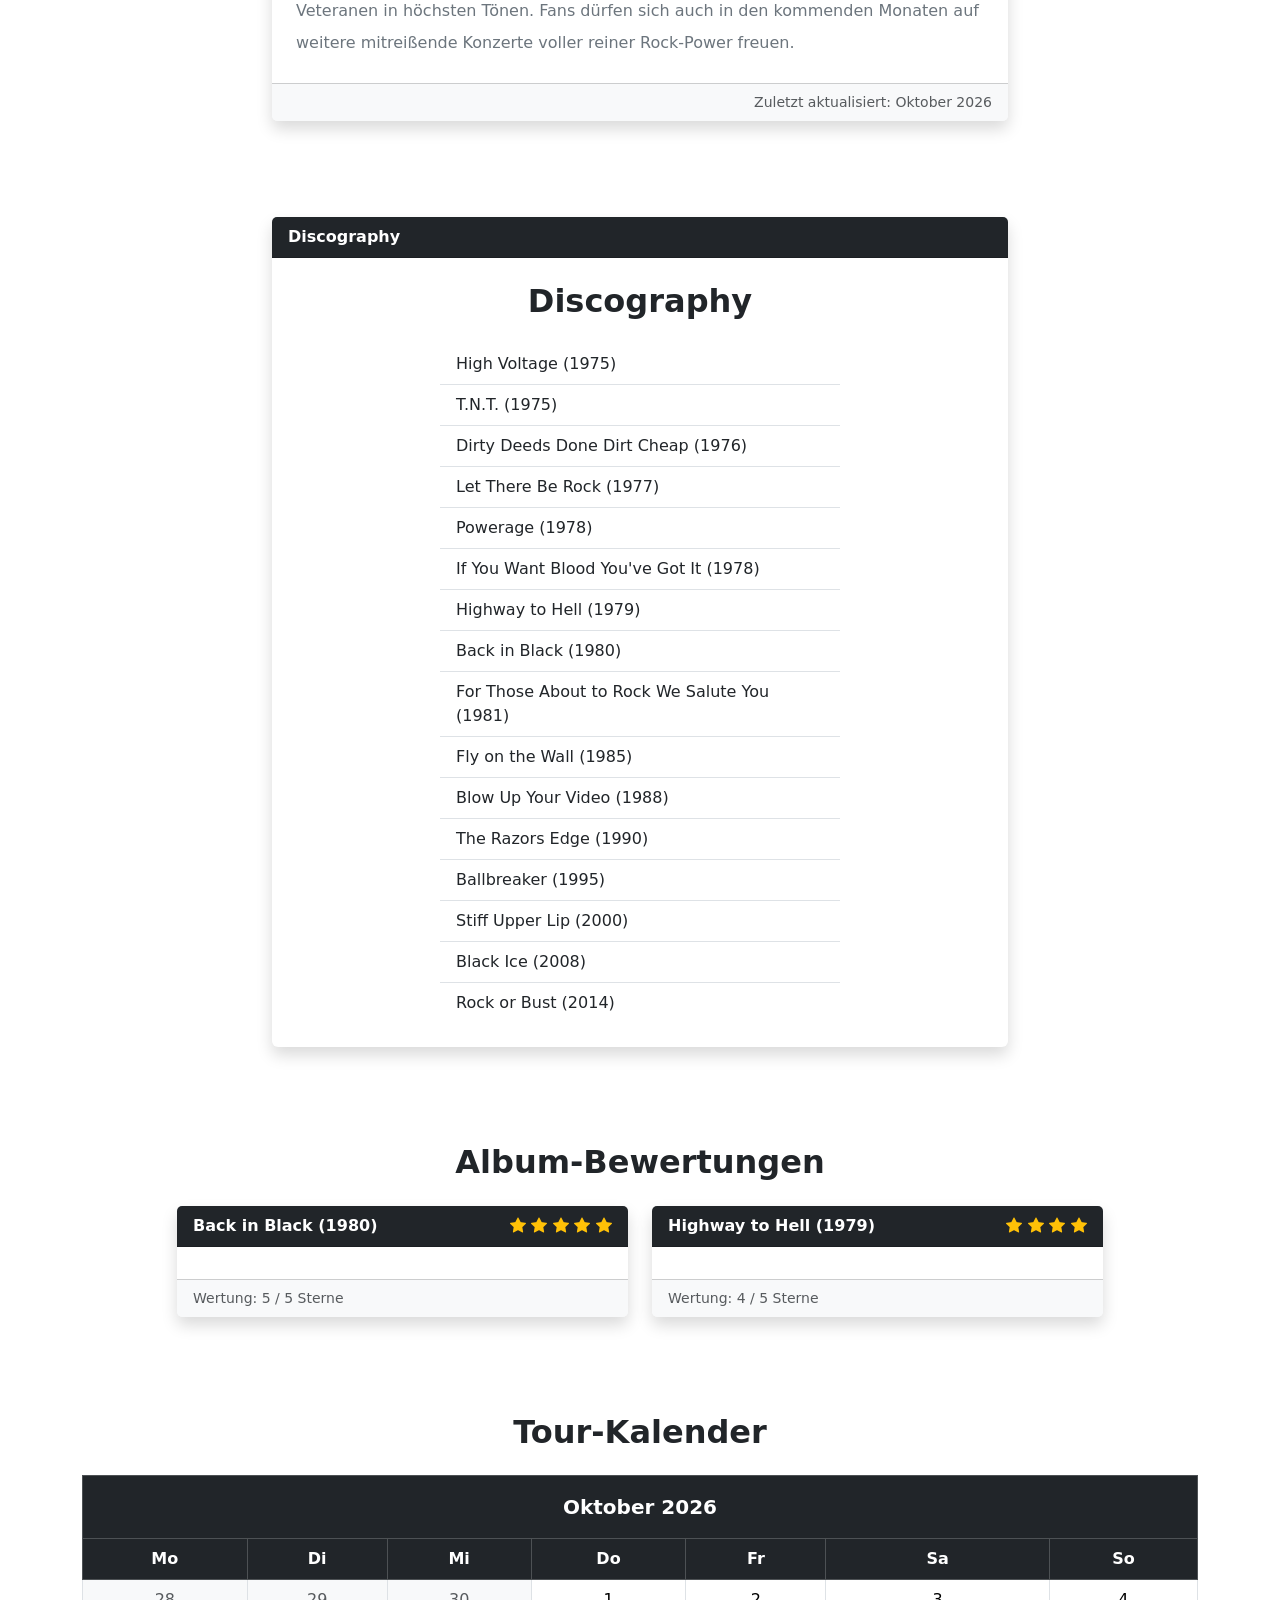
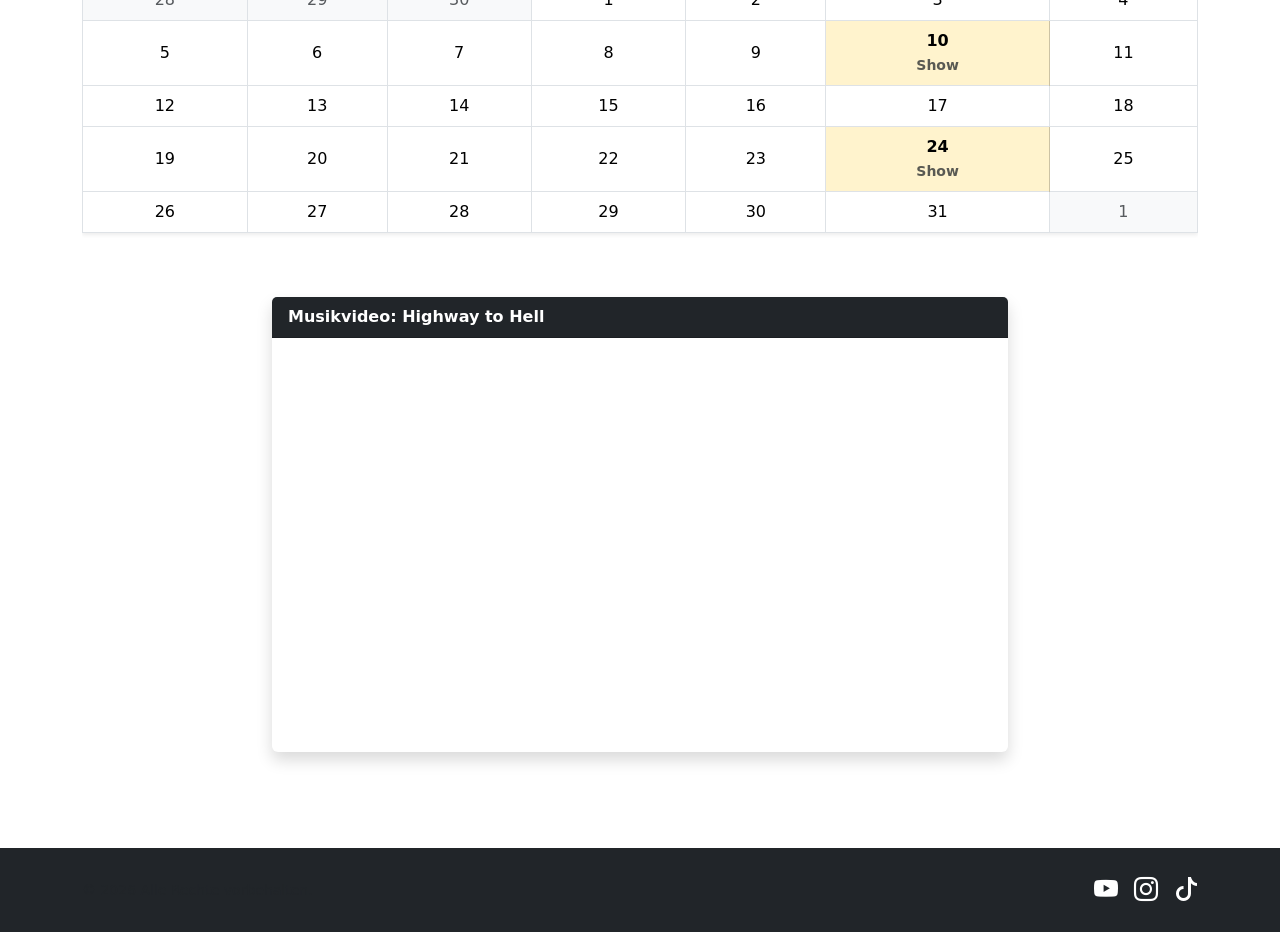
==== commit 55ee0bc2: "changes" ====
--- a/index.html
+++ b/index.html
@@ -90,7 +90,7 @@
         </div>
     </header>
 
-    <section id="about" class="container mb-5">
+    <section id="about" class="container my-5">
         <div class="row justify-content-center">
             <div class="col-lg-8 text-center">
                 <div class="card shadow border-0">
@@ -109,9 +109,7 @@
                             und einflussreichsten Rockbands der Musikgeschichte. Bekannt für ihre extrem
                             energiegeladenen Live-Shows
                             und den unverkennbaren Gitarrensound rocken sie bis heute die Bühnen der Welt.
-                        <ul> </ul>
-                        <ul> </ul>
-                        <img src="img/ac dc album bild.webp" alt="Foto der Band">
+                            <img src="img/ac dc album bild.webp" alt="Foto der Band">
                         </p>
                     </div>
                 </div>
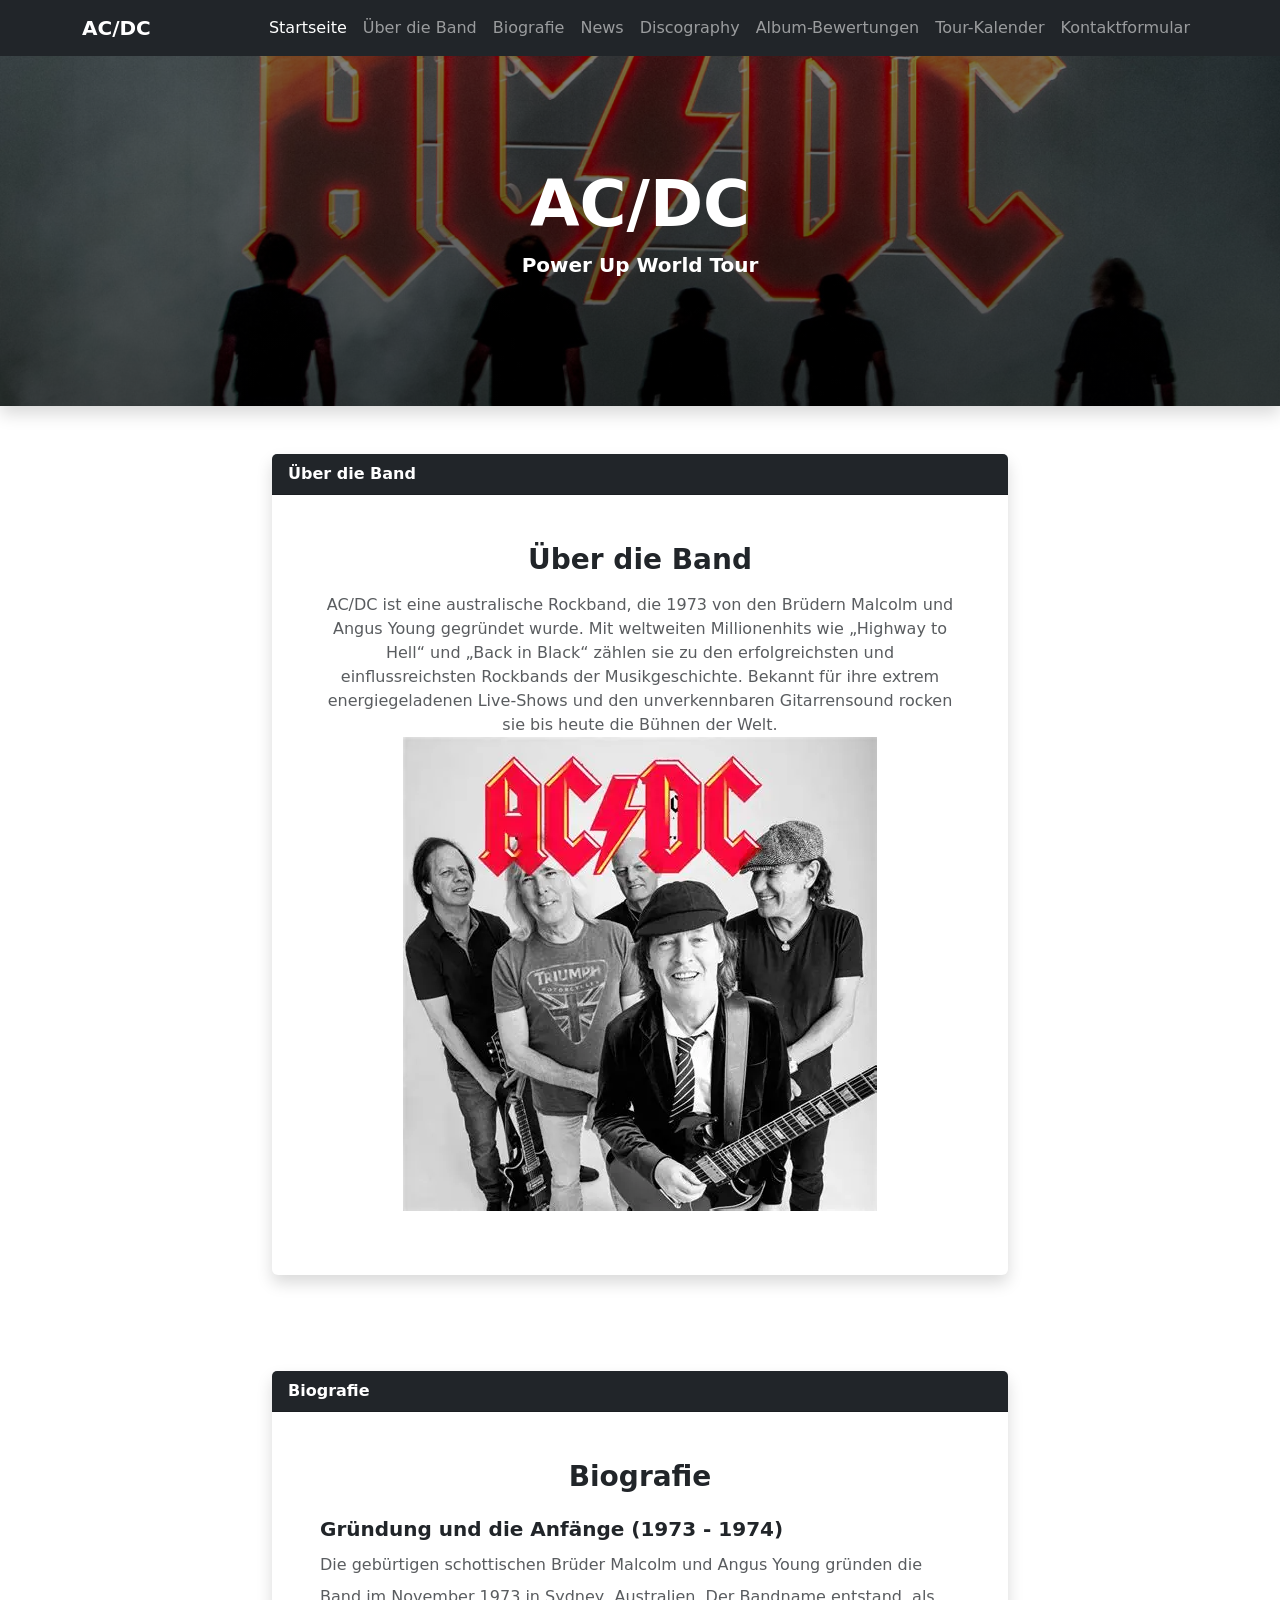
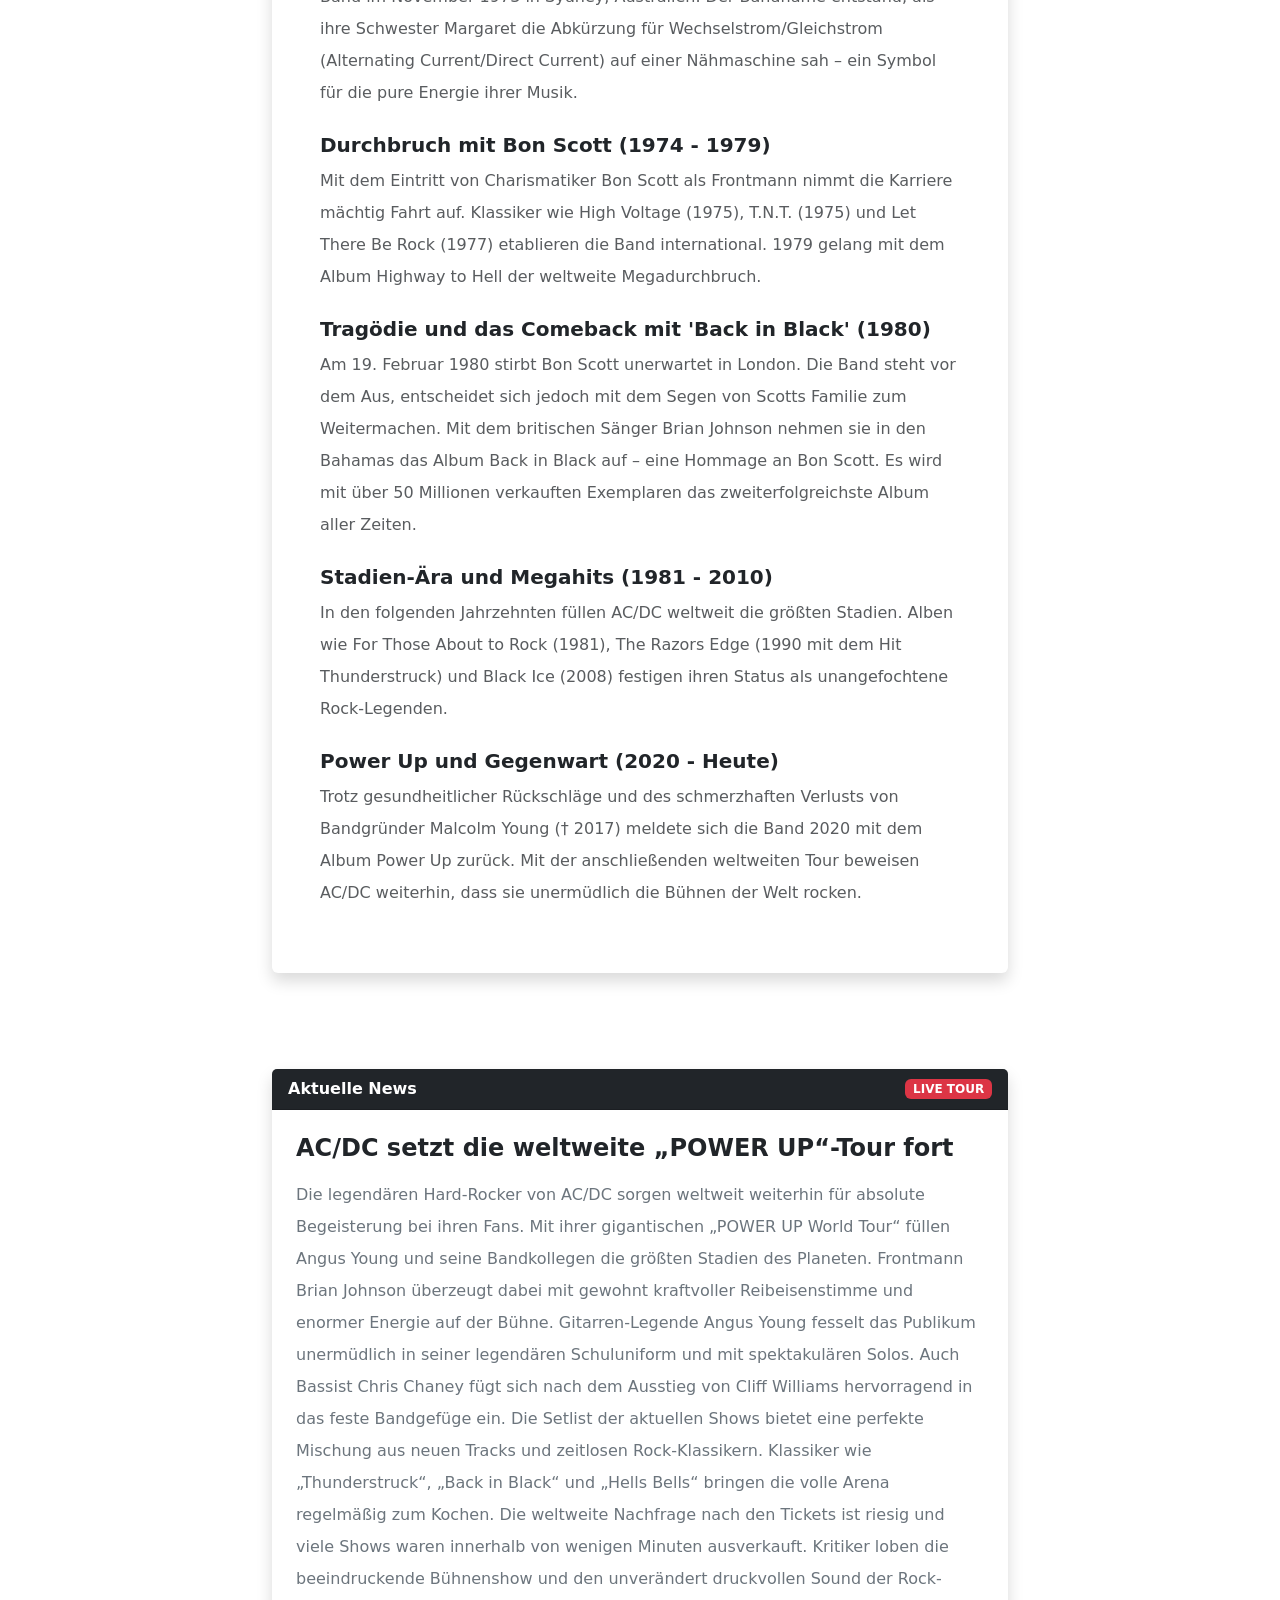
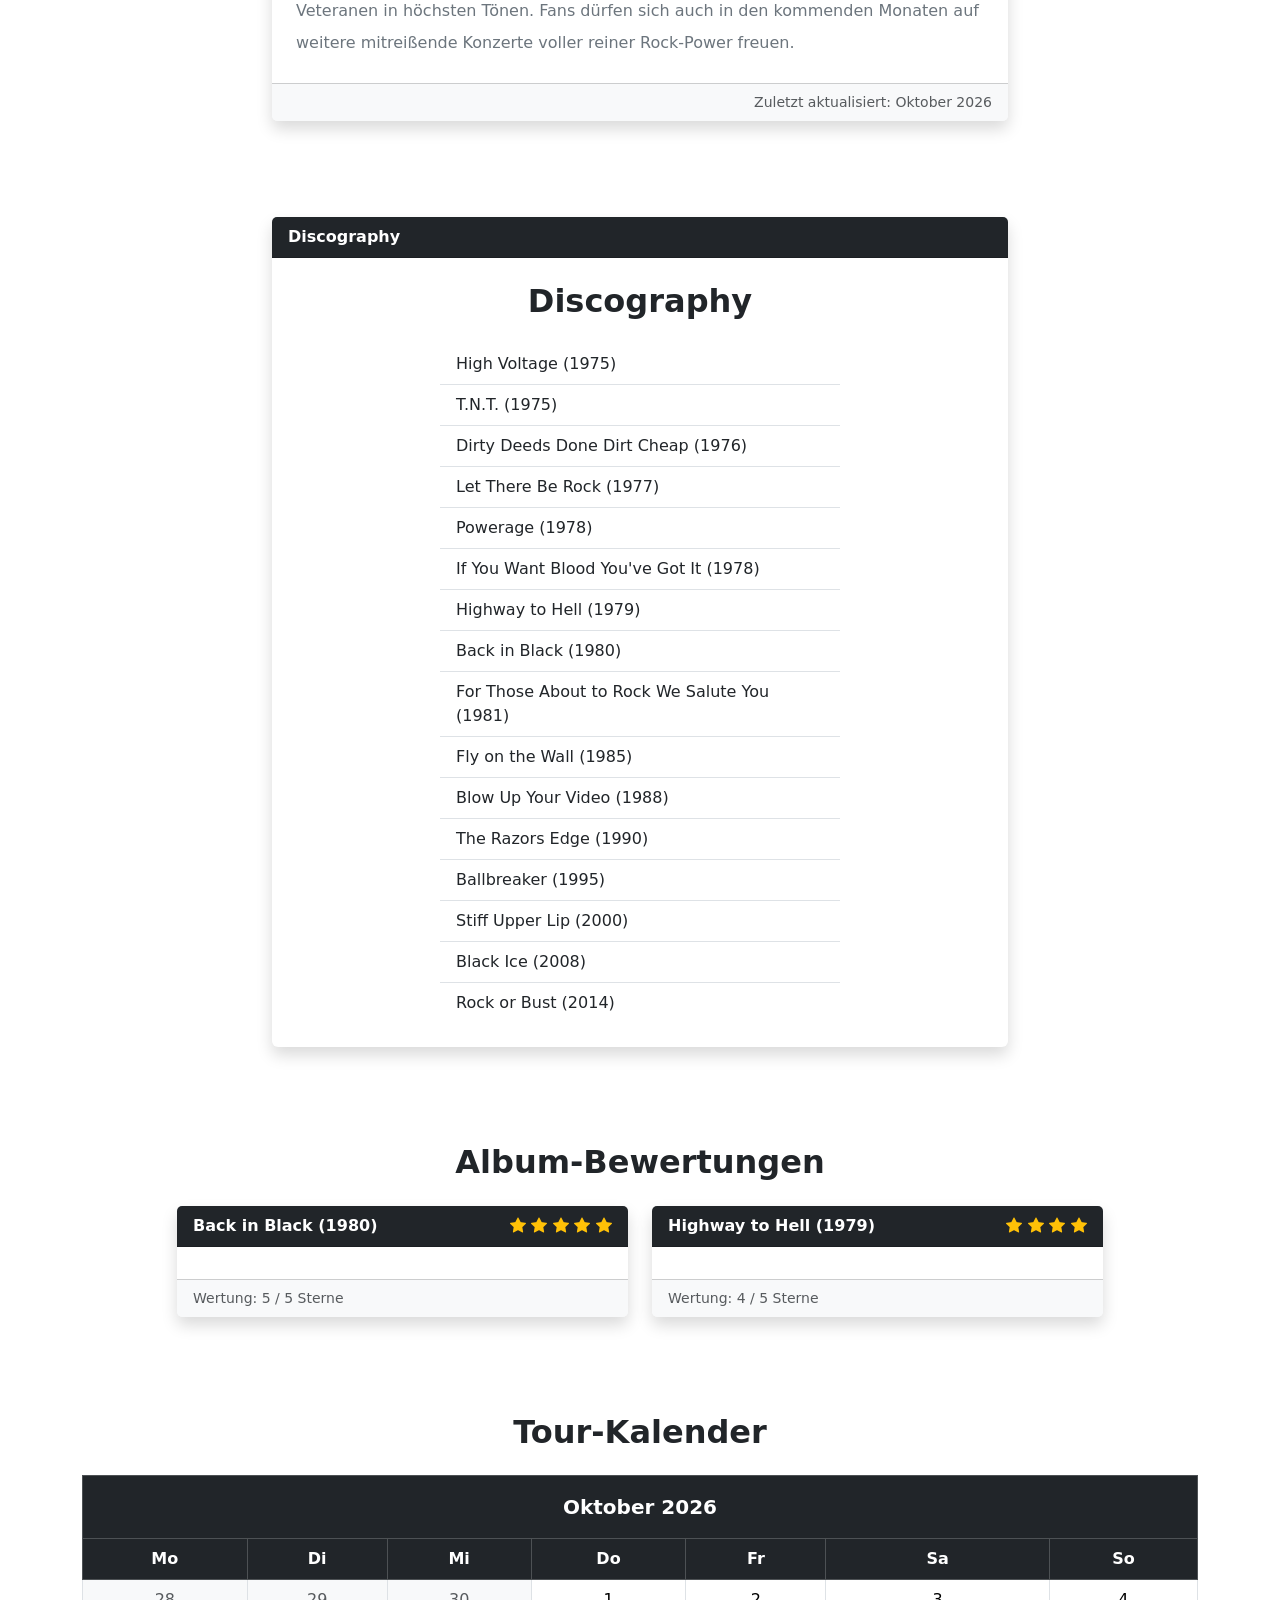
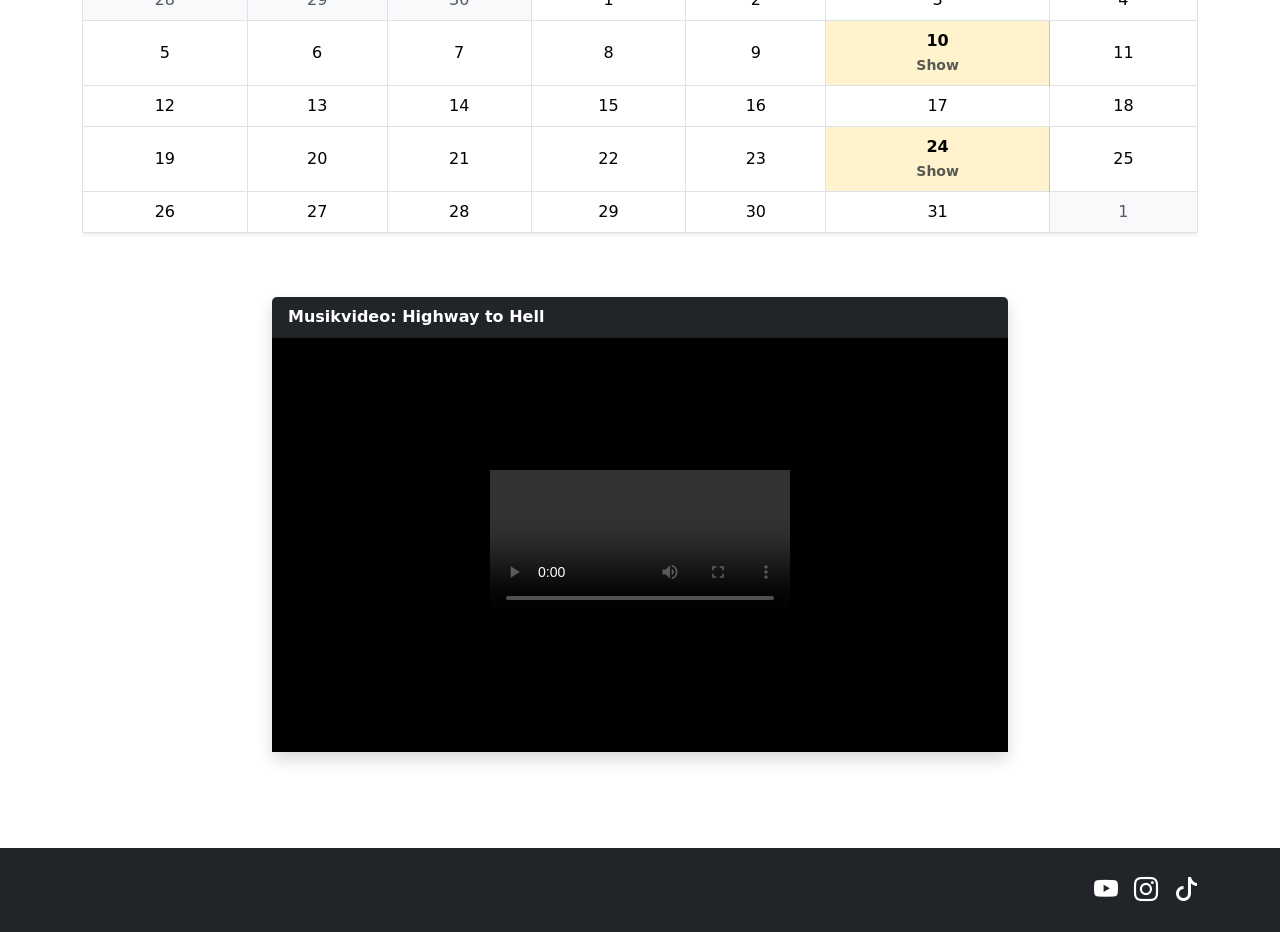
==== commit 4320f68a: "lokales video hinzugefügt" ====
--- a/index.html
+++ b/index.html
@@ -364,7 +364,7 @@
                     </div>
                     <div class="card-body p-0">
                         <div class="ratio ratio-16x9">
-                            <iframe src="https://www.youtube.com/embed/l482T0yNkeo"
+                            <iframe src="videos/AC_DC - Highway to Hell (Official Video).mp4"
                                 title="AC/DC - Highway to Hell (Official Video)" allowfullscreen></iframe>
                         </div>
                     </div>
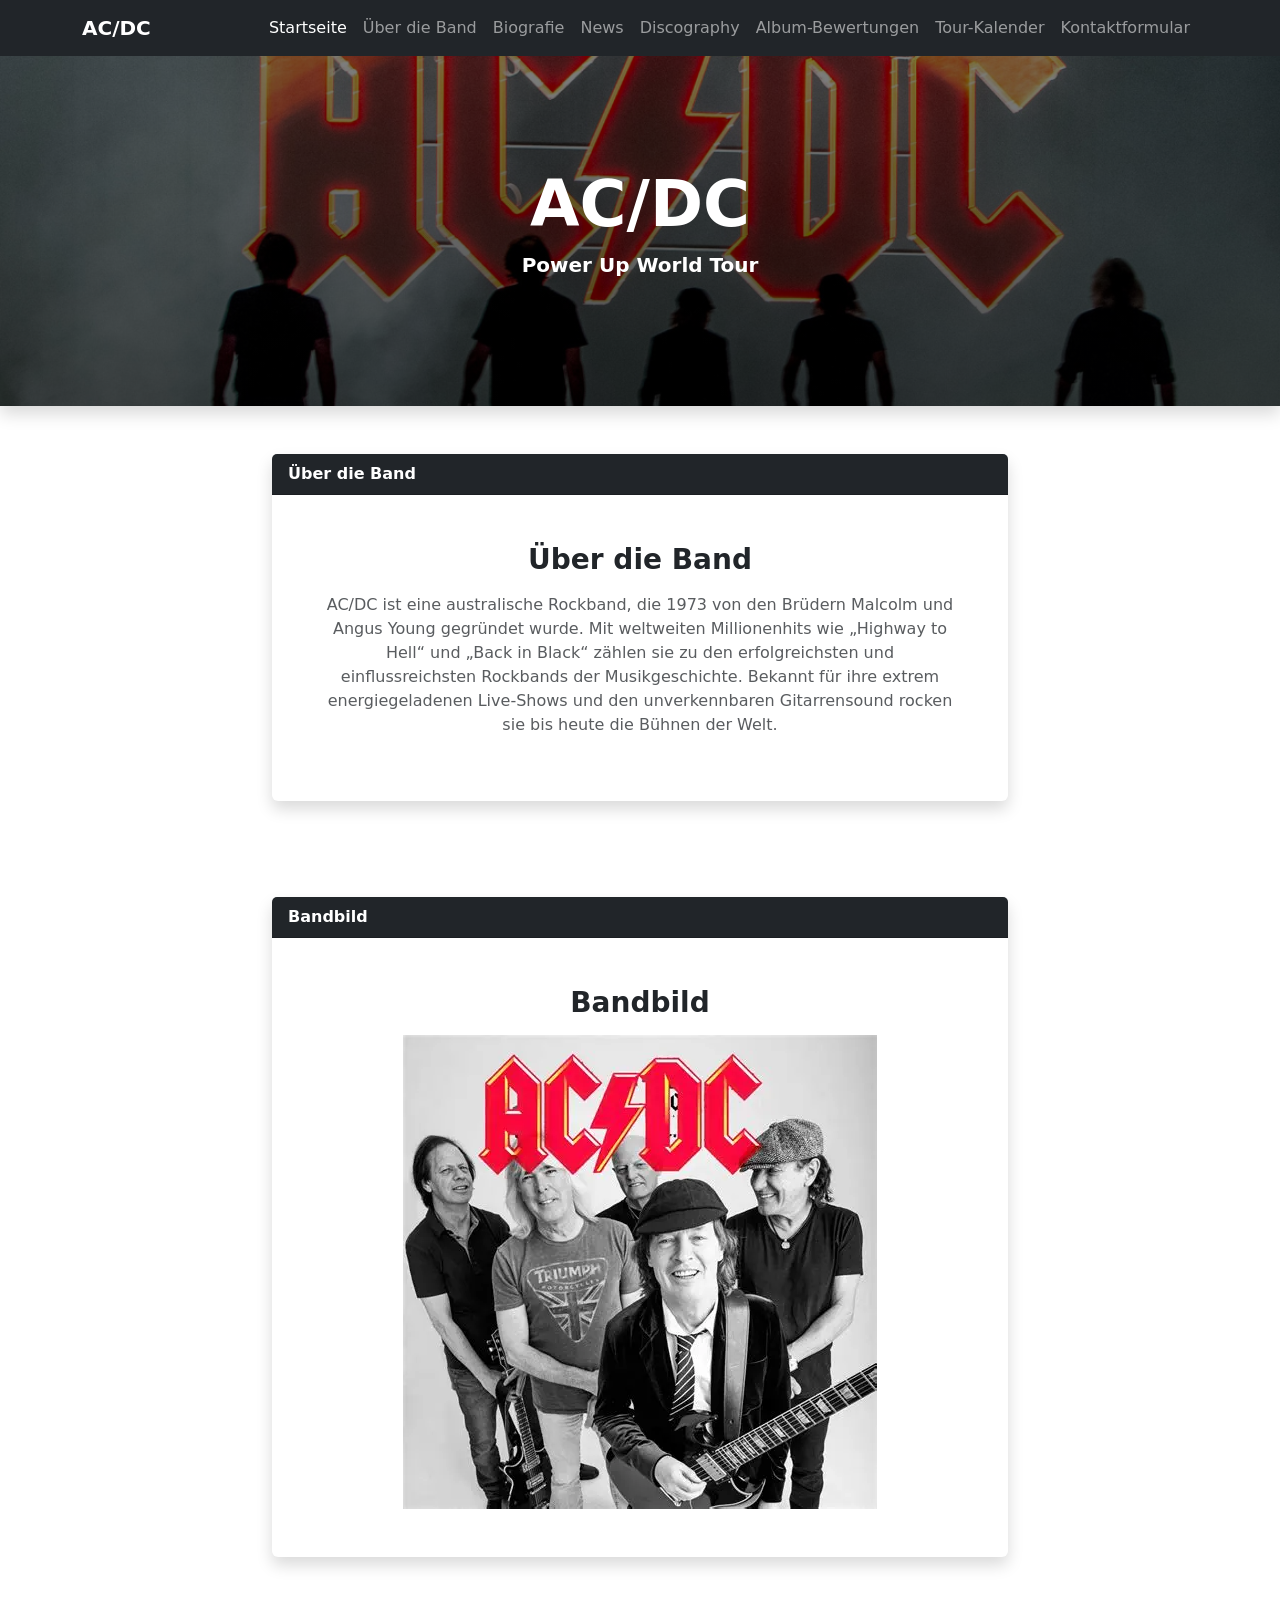
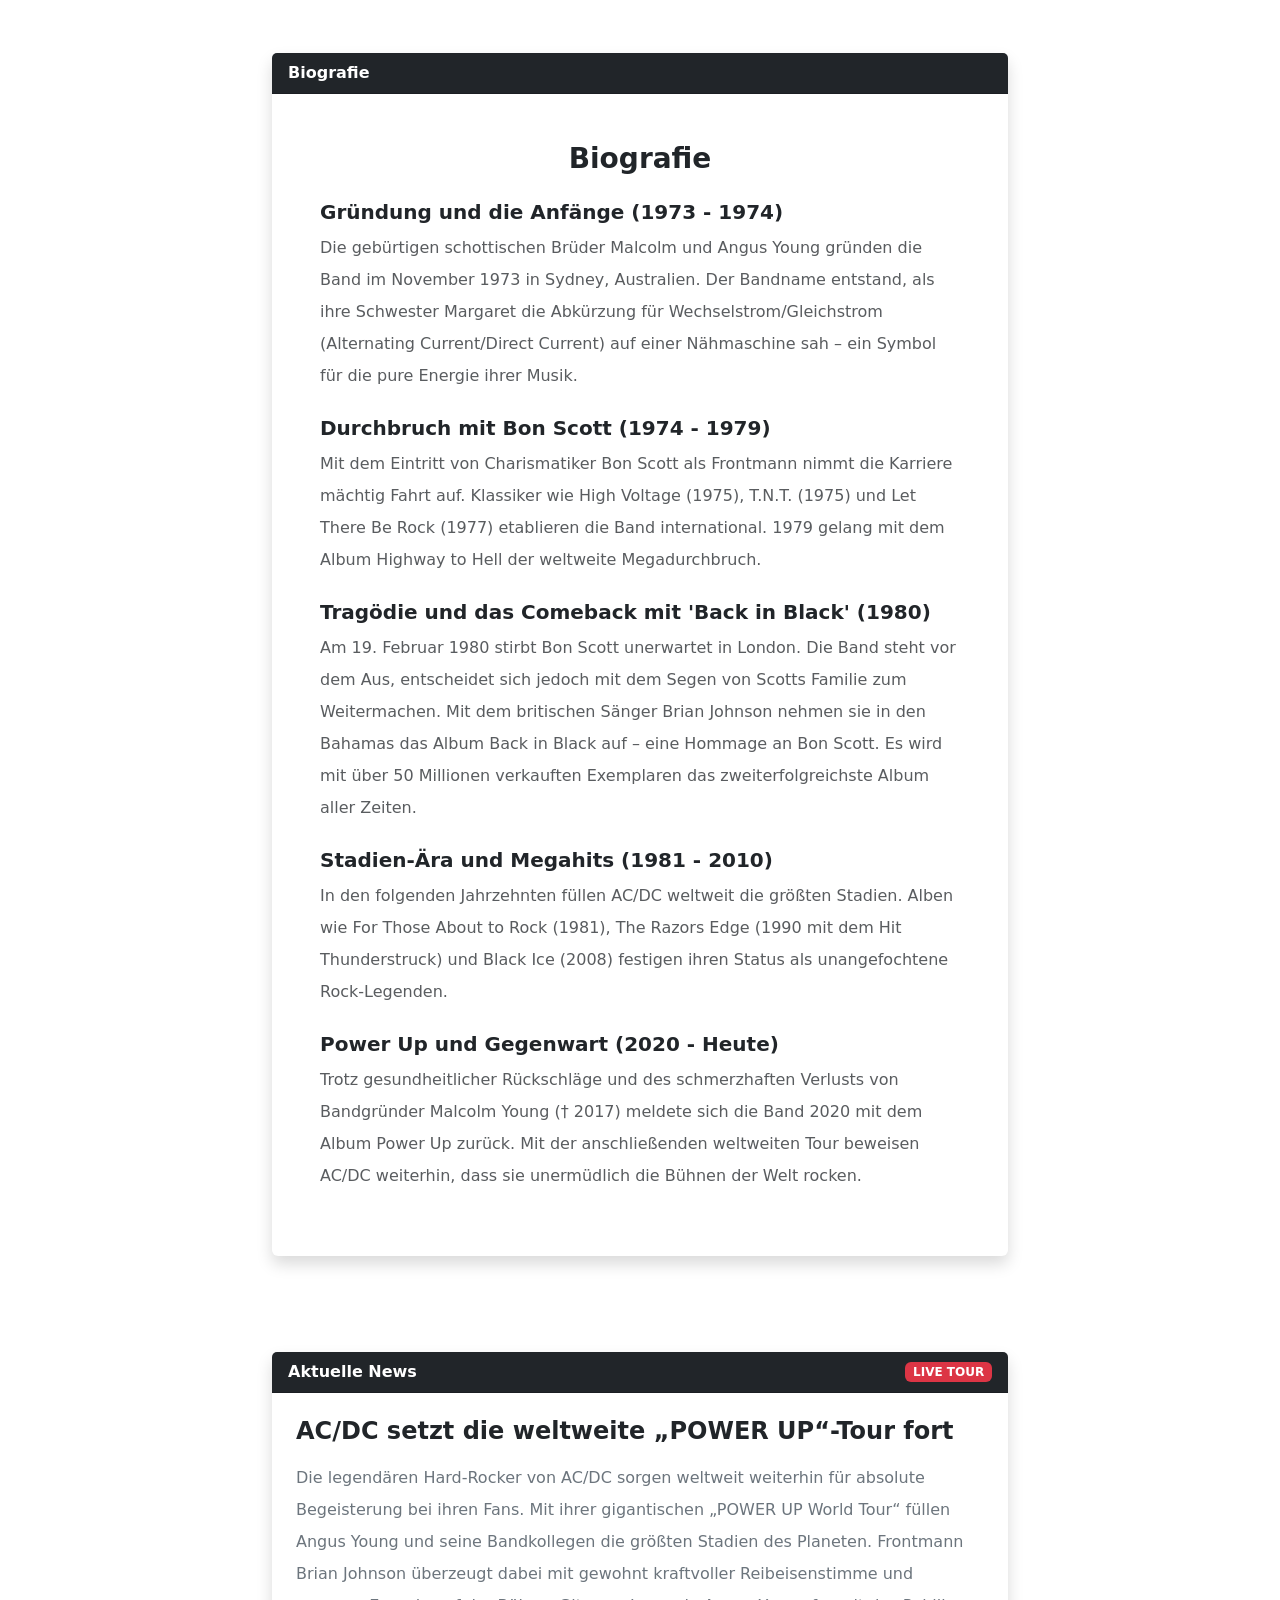
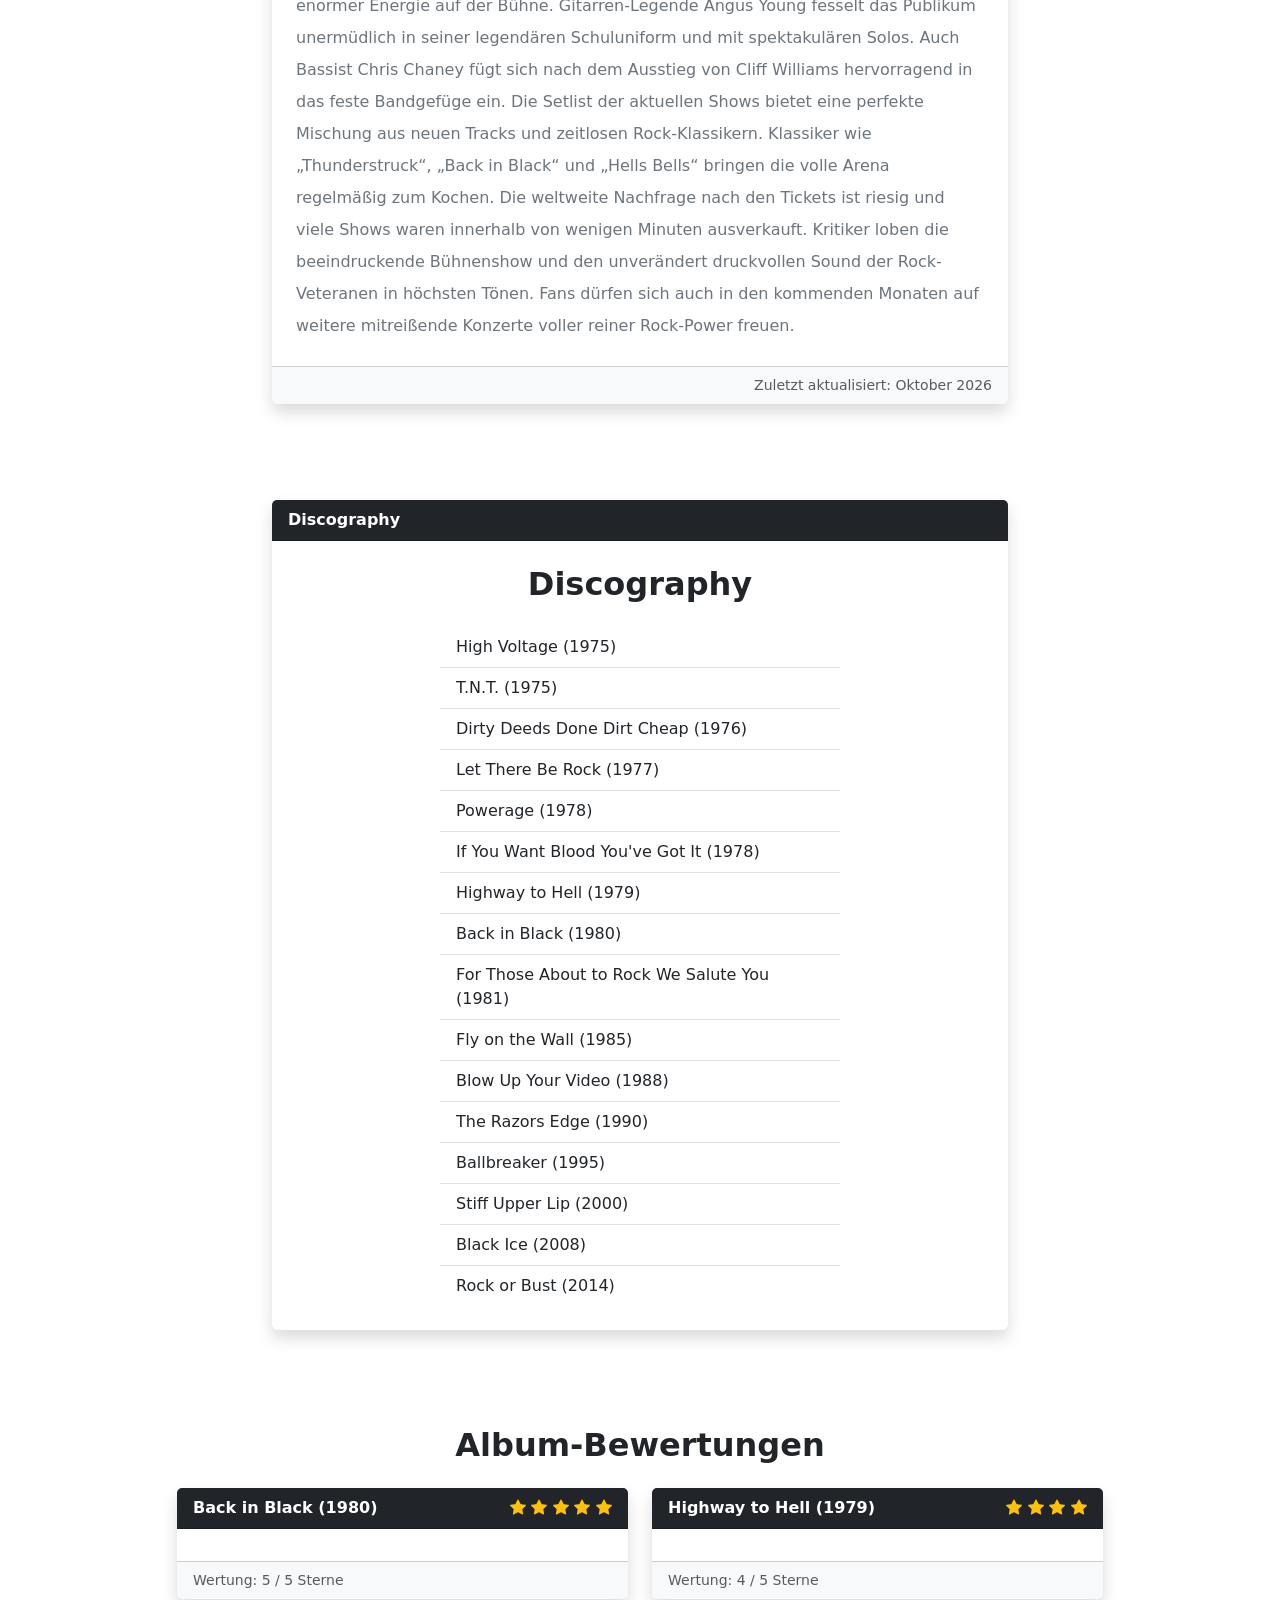
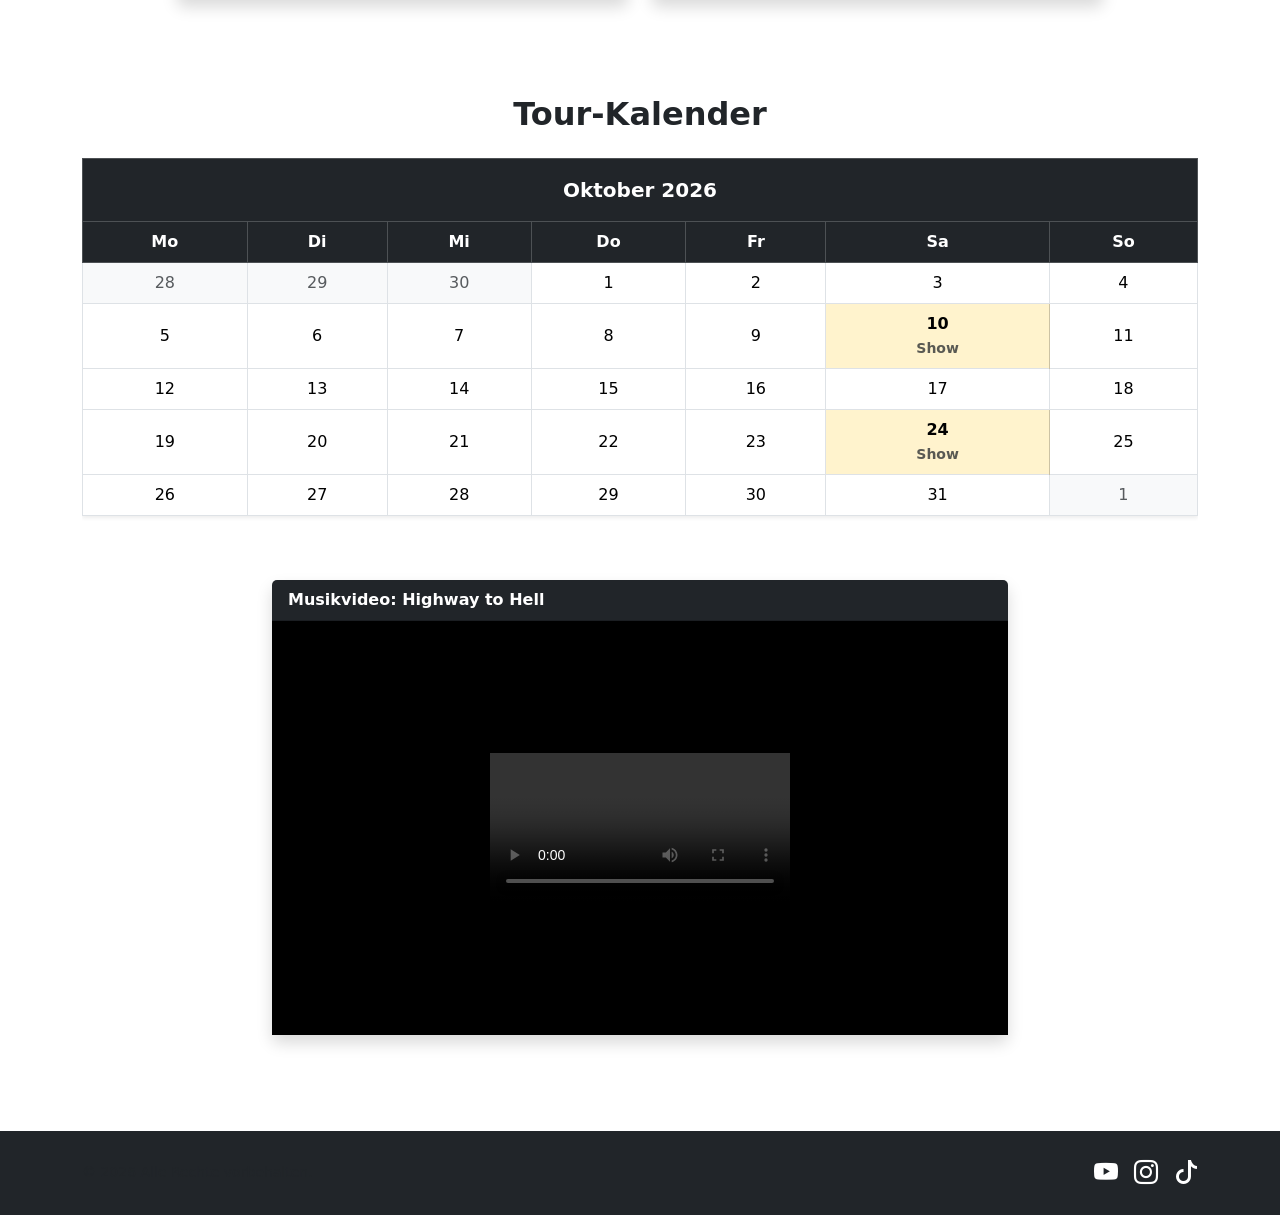
==== commit 886f33ec: "bild angepasst" ====
--- a/index.html
+++ b/index.html
@@ -4,6 +4,7 @@
 <head>
     <meta charset="utf-8">
     <meta name="viewport" content="width=device-width, initial-scale=1">
+    <meta name="viewport" content="width=device-width, initial-scale=1.0">
 
     <link rel="icon" type="image/png" href="img/favicon.png">
 
@@ -109,12 +110,31 @@
                             und einflussreichsten Rockbands der Musikgeschichte. Bekannt für ihre extrem
                             energiegeladenen Live-Shows
                             und den unverkennbaren Gitarrensound rocken sie bis heute die Bühnen der Welt.
-                            <img src="img/ac dc album bild.webp" alt="Foto der Band">
                         </p>
                     </div>
                 </div>
             </div>
         </div>
+    </section>
+
+
+    <section id="about" class="container my-5">
+        <div class="row justify-content-center">
+            <div class="col-lg-8 text-center">
+                <div class="card shadow border-0">
+                    <div
+                        class="card-header bg-dark text-white fw-bold d-flex justify-content-between align-items-center">
+                        <span>Bandbild</span>
+                        <span class="badge bg-danger"></span>
+                    </div>
+                    <div class="card-body p-5">
+                        <h2 class="h3 fw-bold mb-3">Bandbild</h2>
+                        <div class="bild-container">
+                            <img src="img/ac dc album bild.webp" alt="Bandbild" class="acdc-image">
+                        </div>
+                    </div>
+                </div>
+            </div>
     </section>
 
     <section id="Biography" class="container my-5">
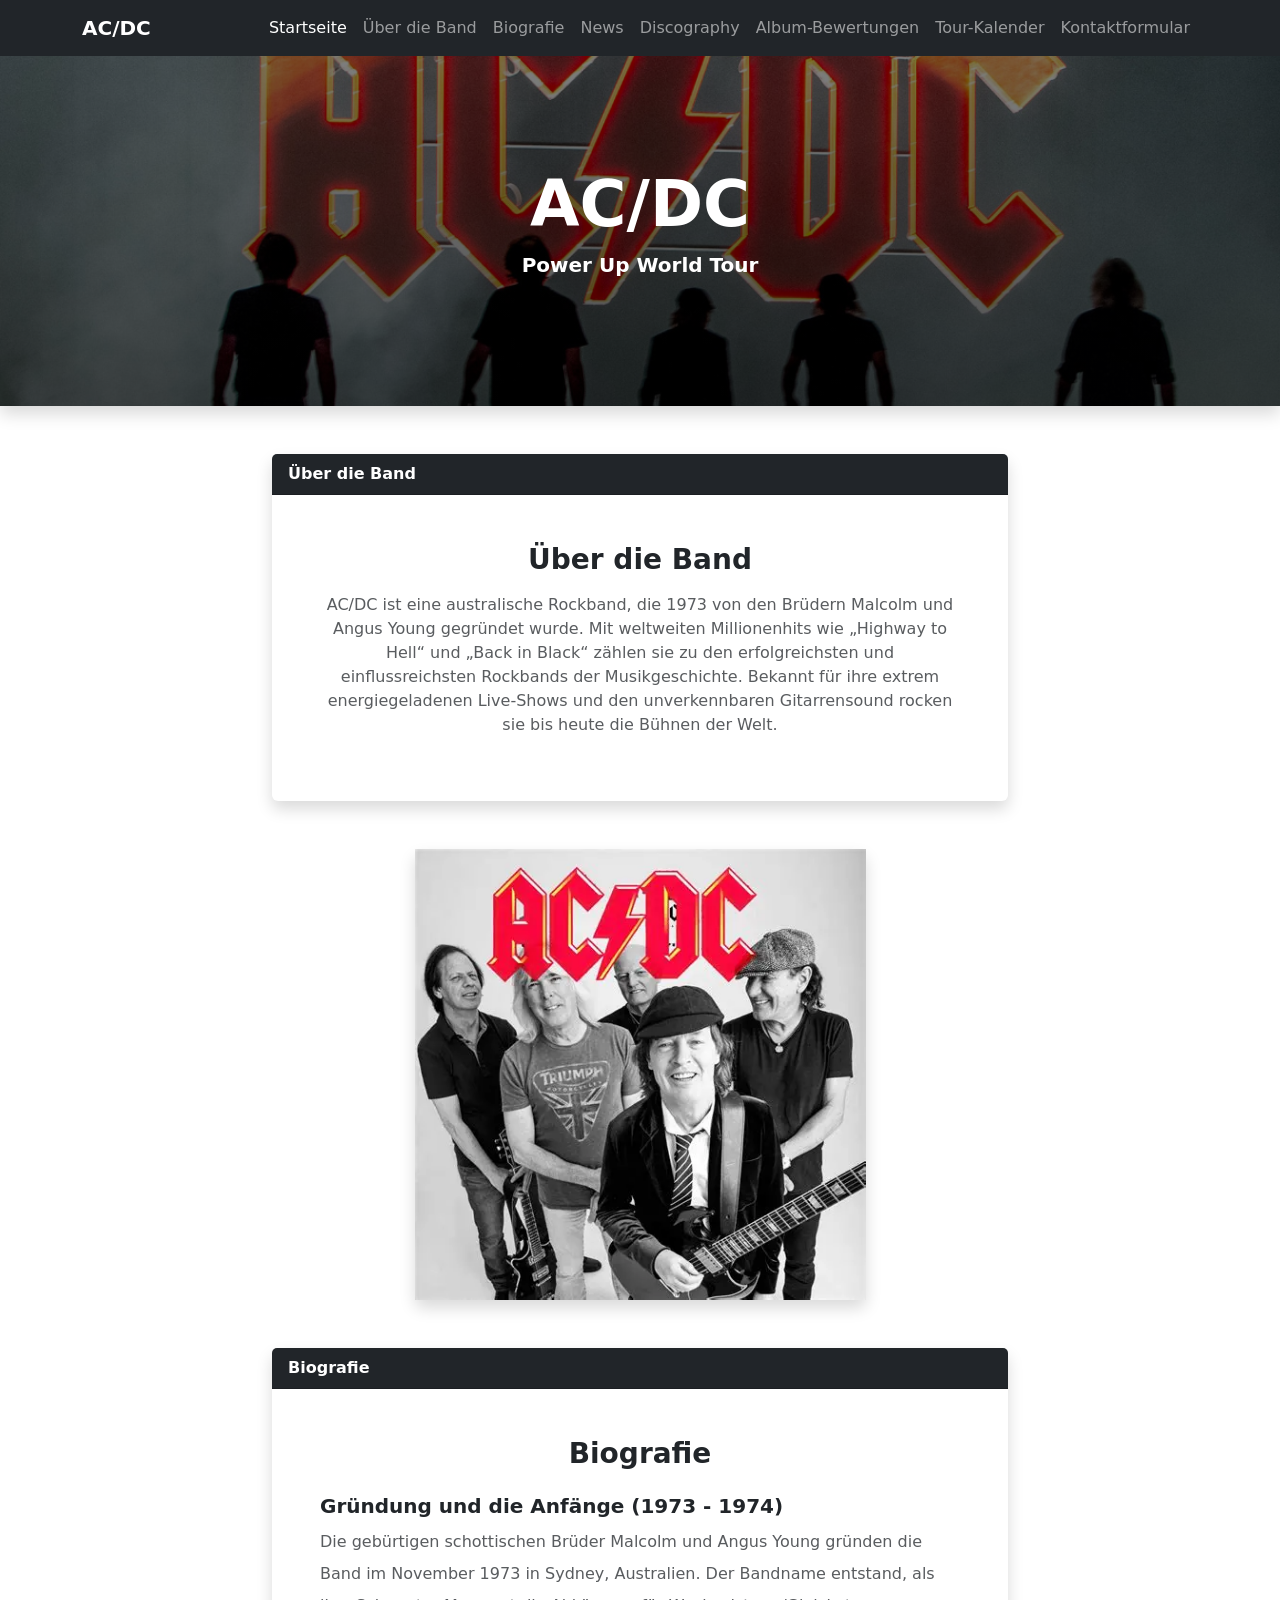
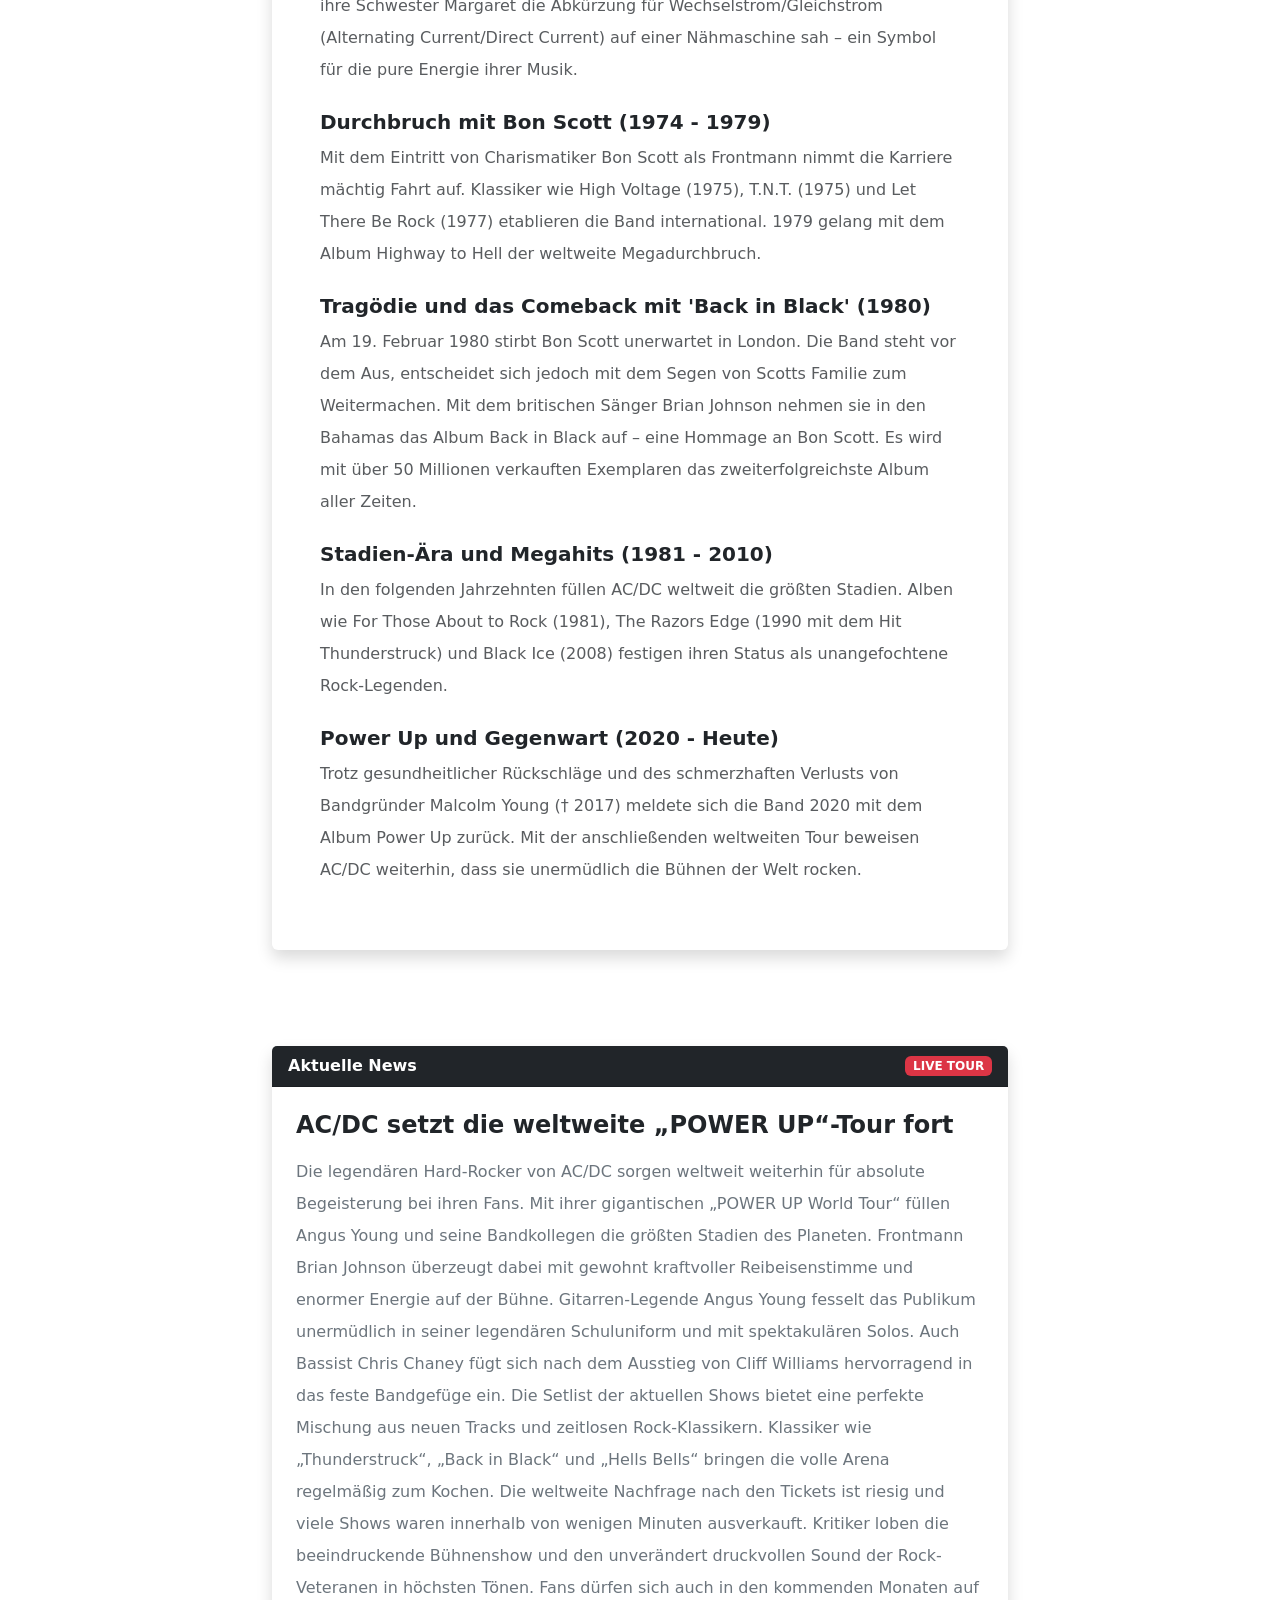
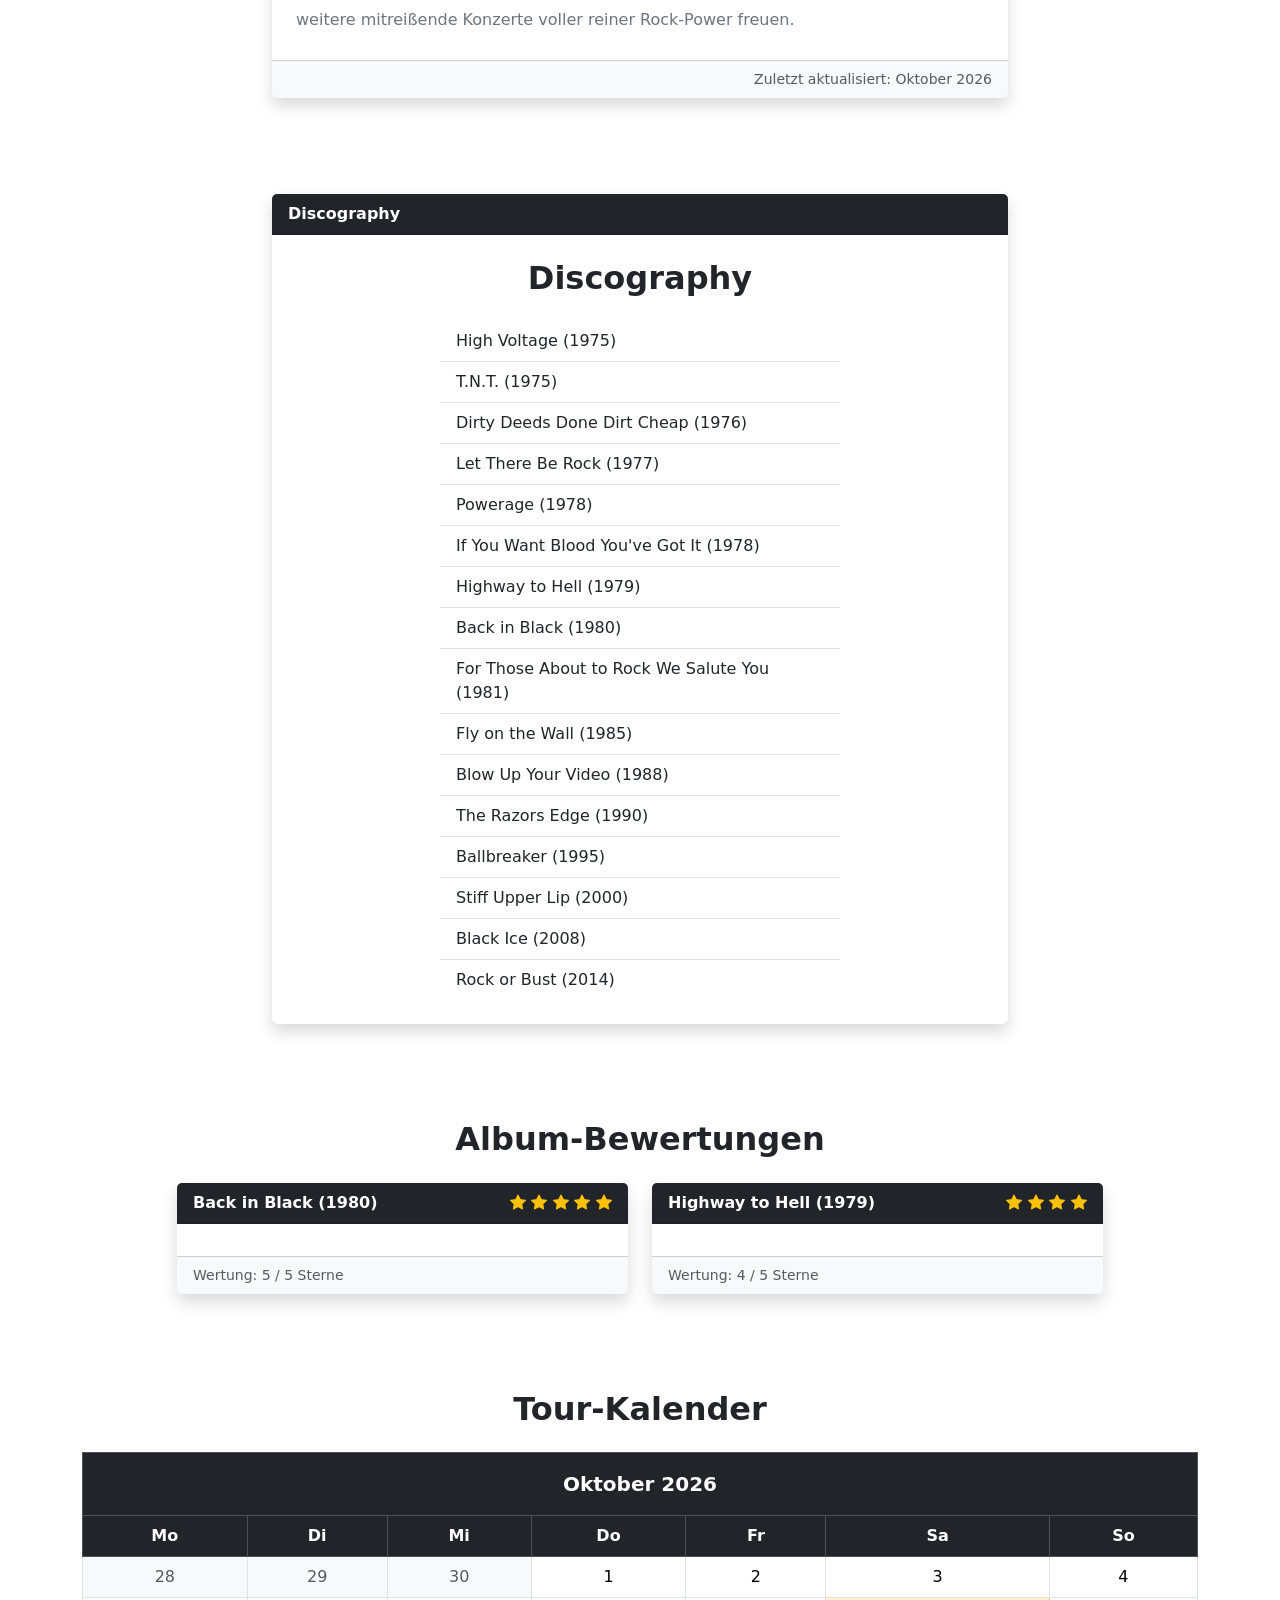
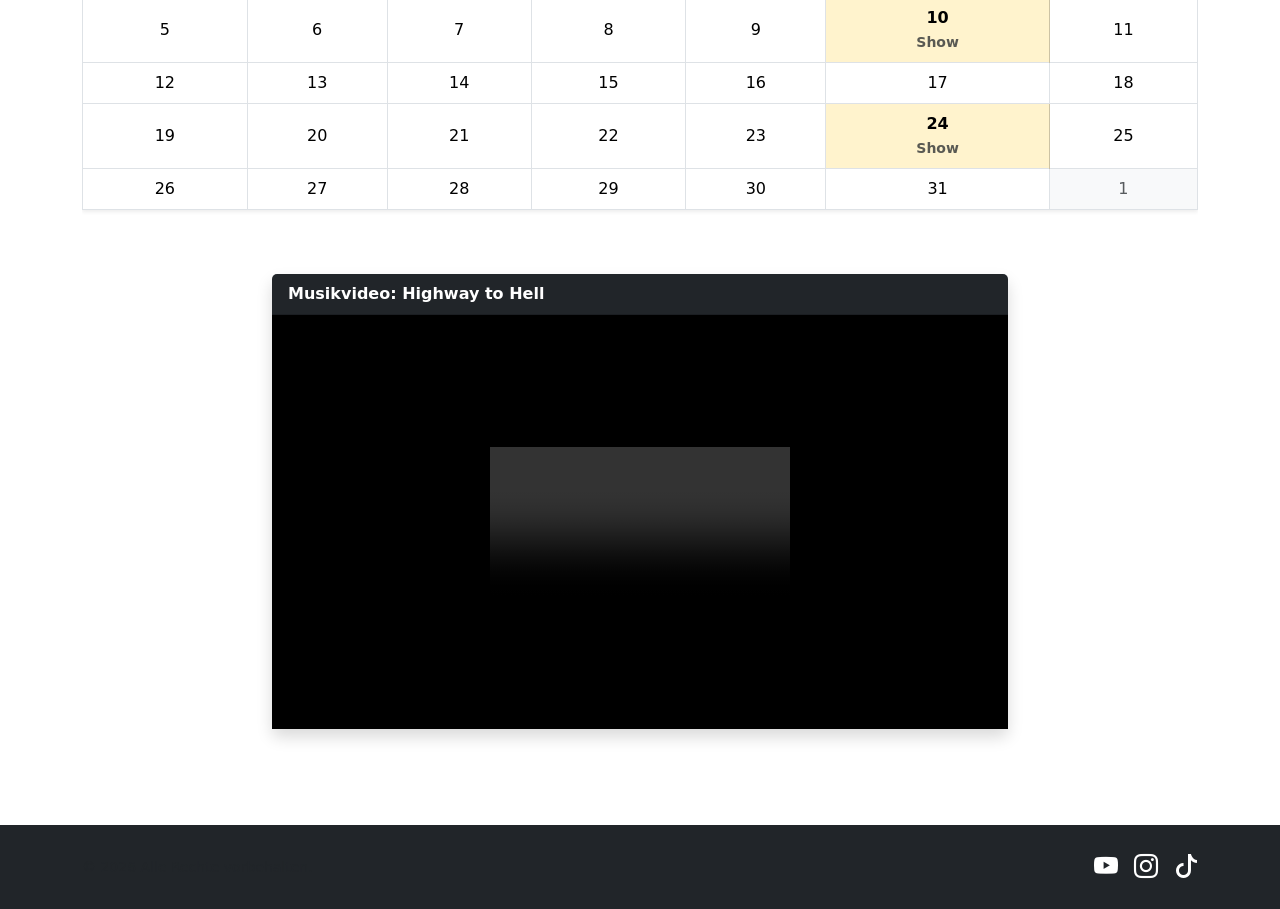
==== commit 0e4dde3a: "good version" ====
--- a/index.html
+++ b/index.html
@@ -117,24 +117,14 @@
         </div>
     </section>
 
-
-    <section id="about" class="container my-5">
+    <section id="Bandbild" class="container img">
         <div class="row justify-content-center">
-            <div class="col-lg-8 text-center">
-                <div class="card shadow border-0">
-                    <div
-                        class="card-header bg-dark text-white fw-bold d-flex justify-content-between align-items-center">
-                        <span>Bandbild</span>
-                        <span class="badge bg-danger"></span>
-                    </div>
-                    <div class="card-body p-5">
-                        <h2 class="h3 fw-bold mb-3">Bandbild</h2>
-                        <div class="bild-container">
-                            <img src="img/ac dc album bild.webp" alt="Bandbild" class="acdc-image">
-                        </div>
-                    </div>
-                </div>
-            </div>
+            <div class="col-lg-5 imgage-center">
+                <div class="card shadow border-0">
+                    <img src="img/ac dc album bild.webp" alt="Bandbild">
+                </div>
+            </div>
+        </div>
     </section>
 
     <section id="Biography" class="container my-5">
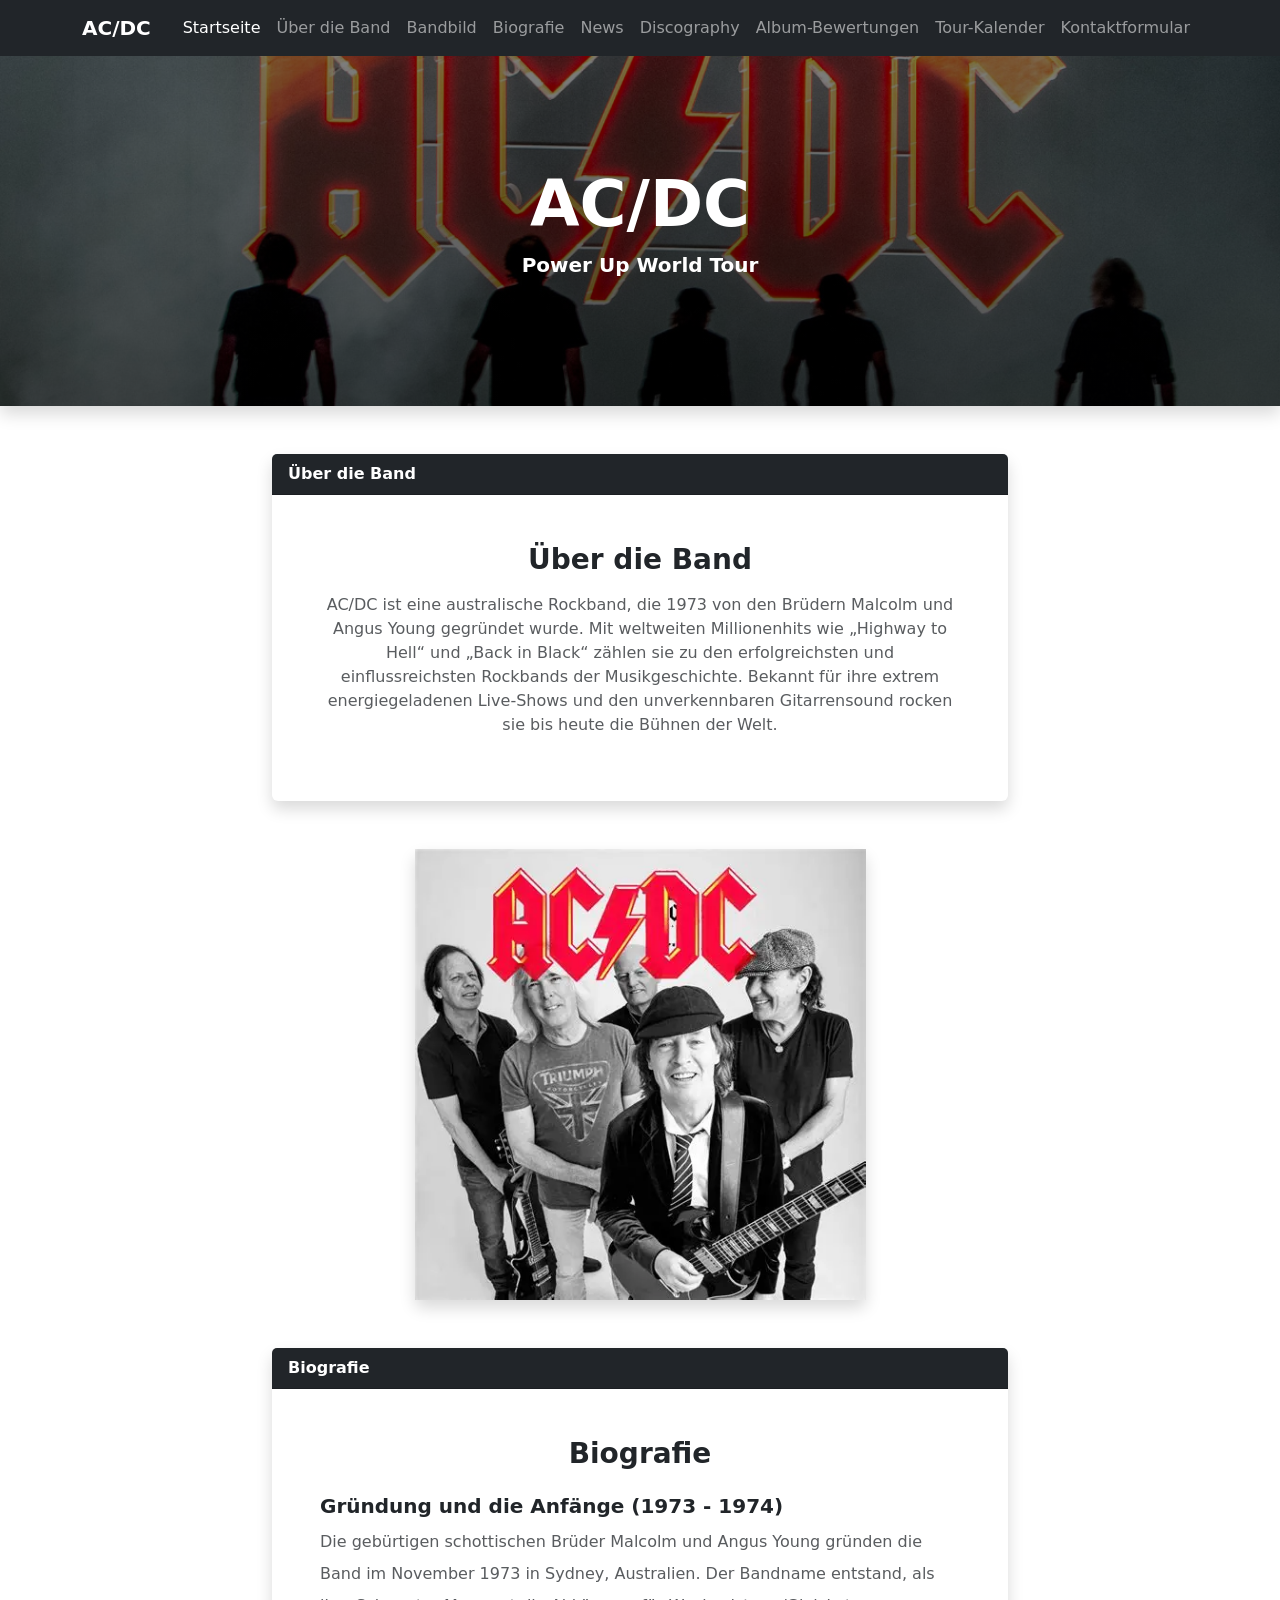
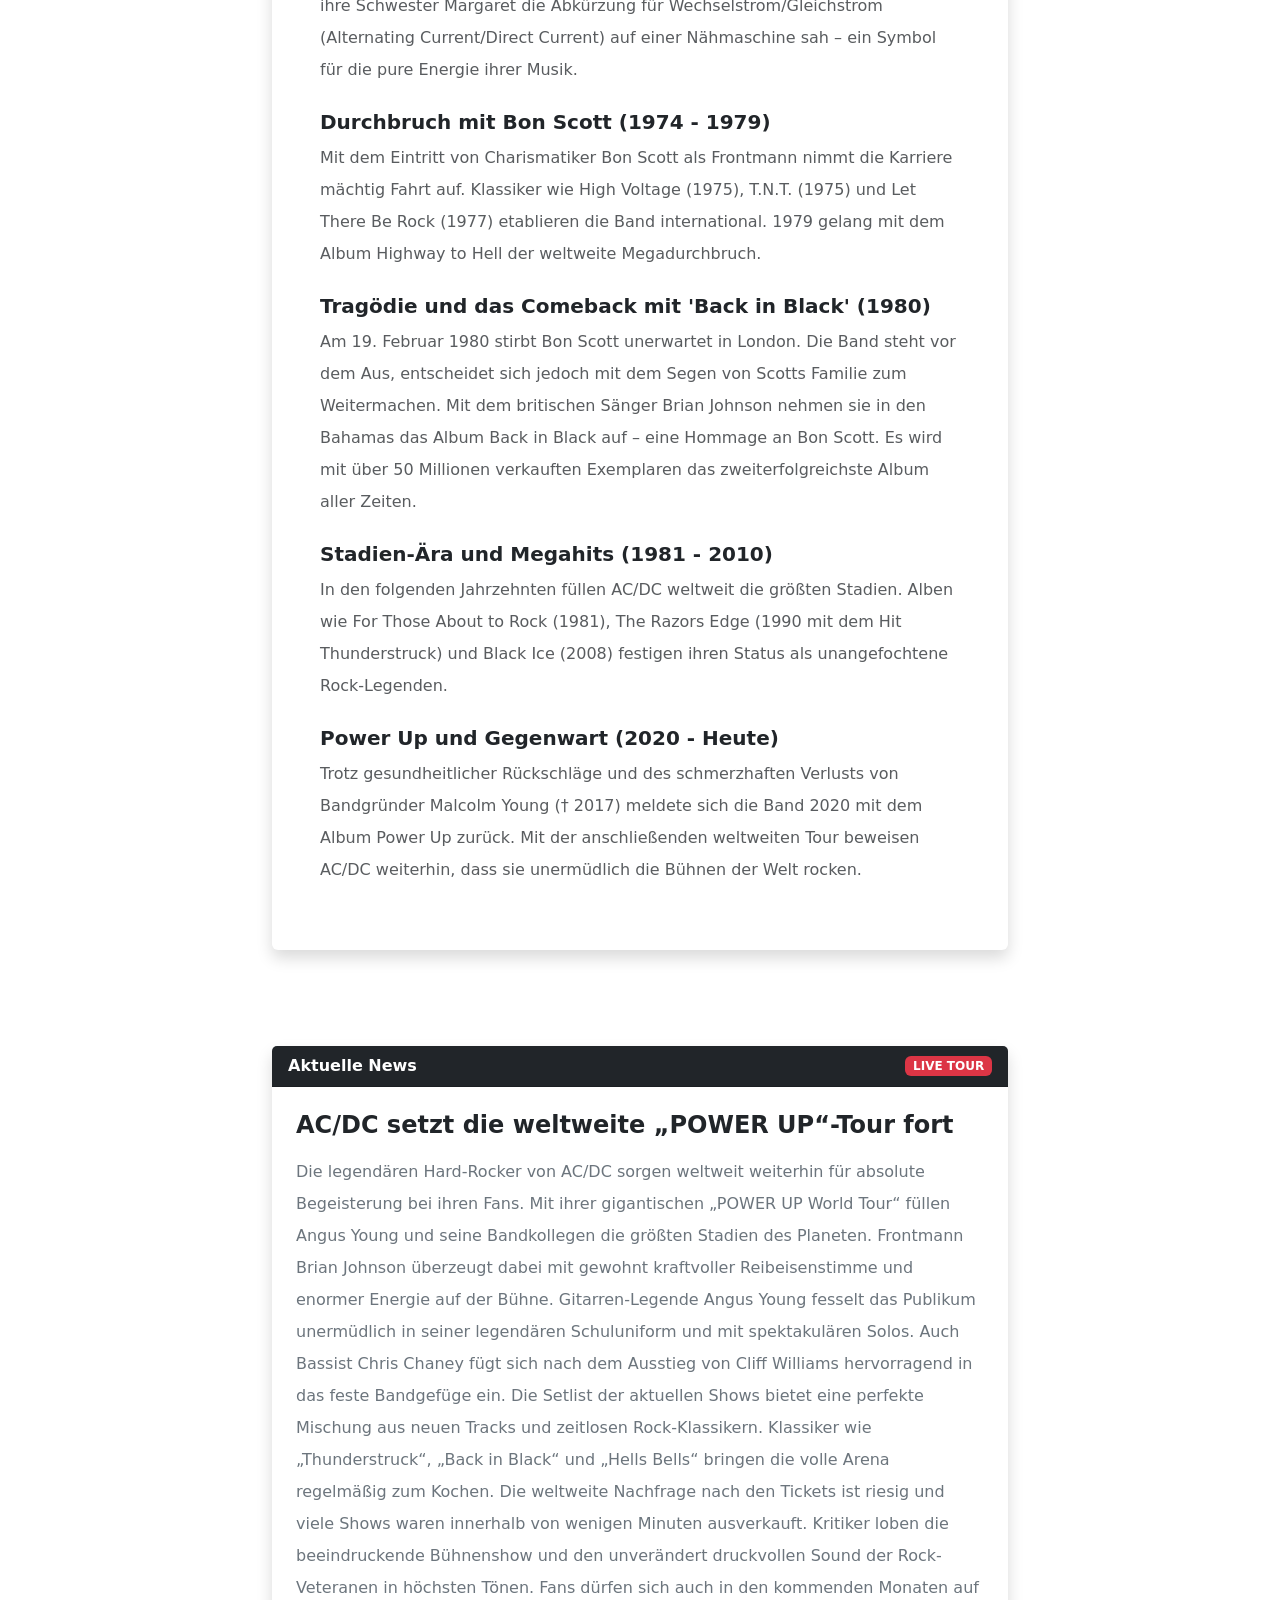
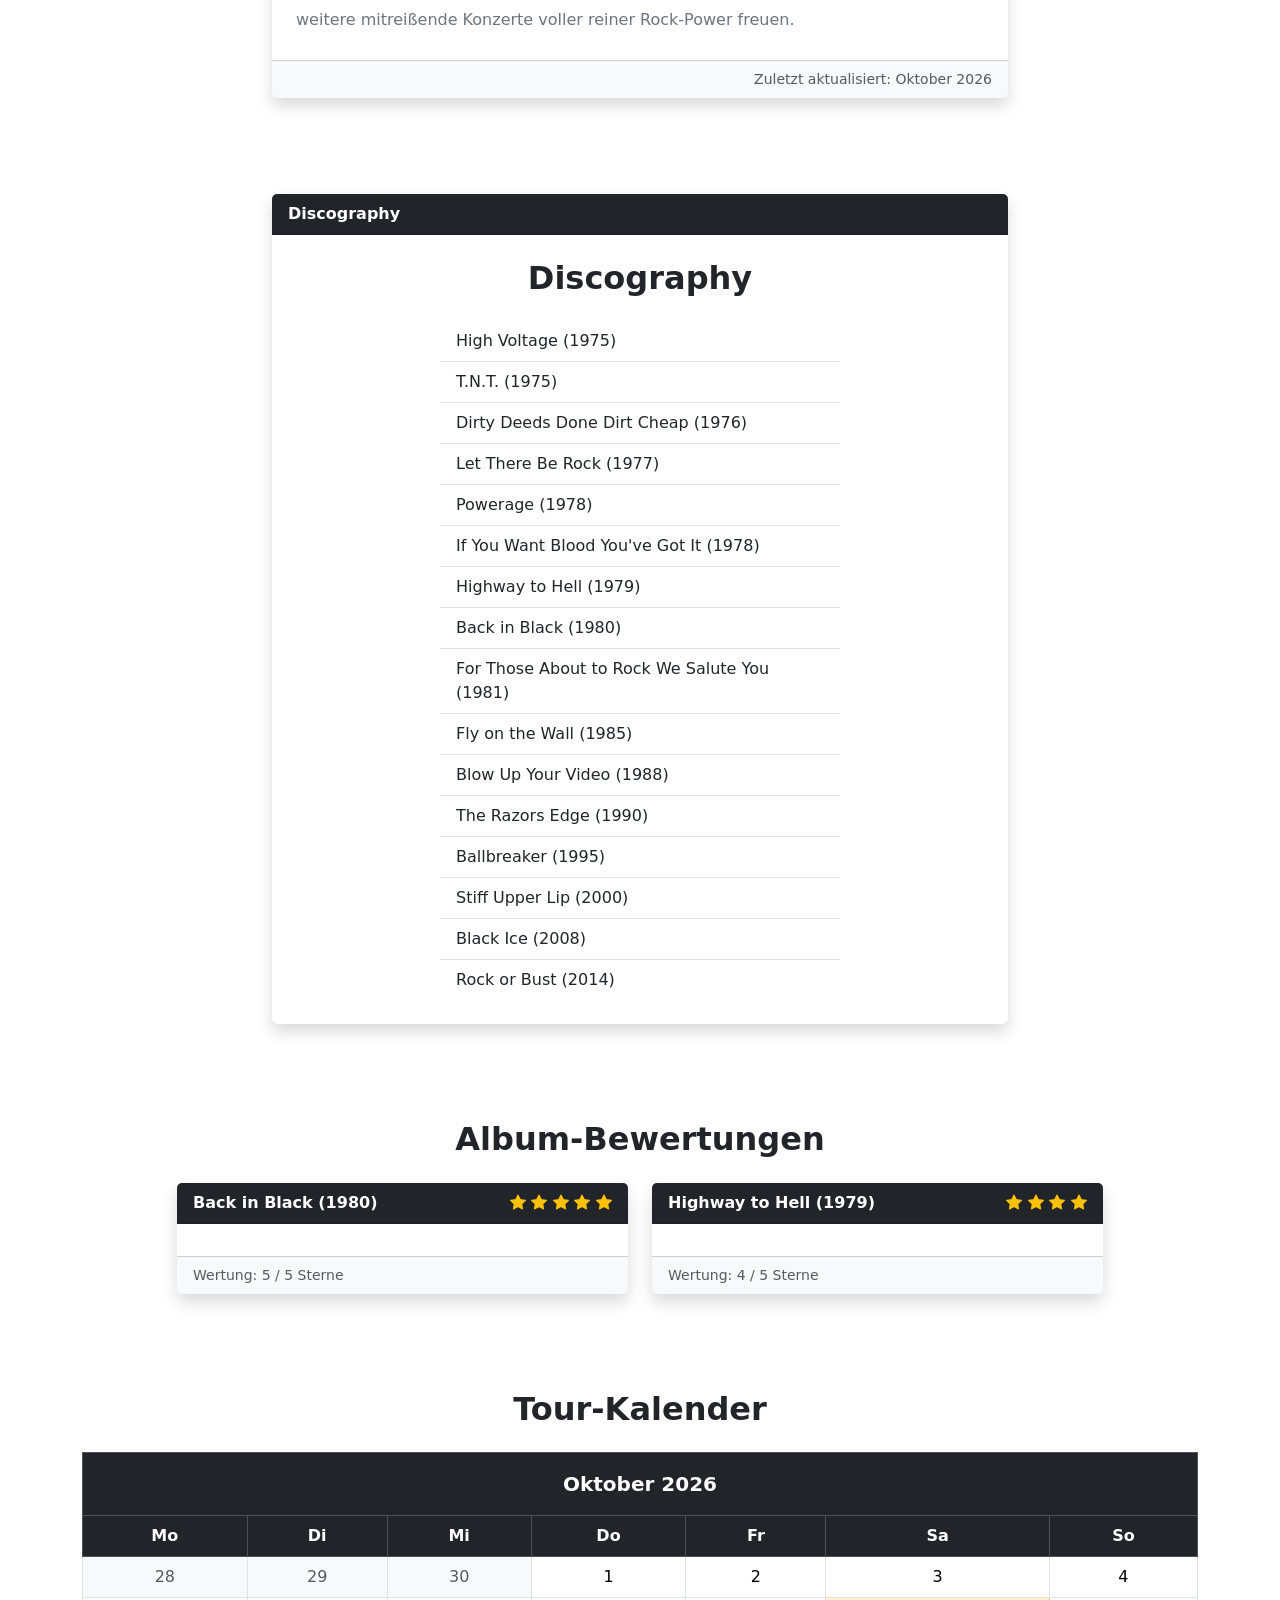
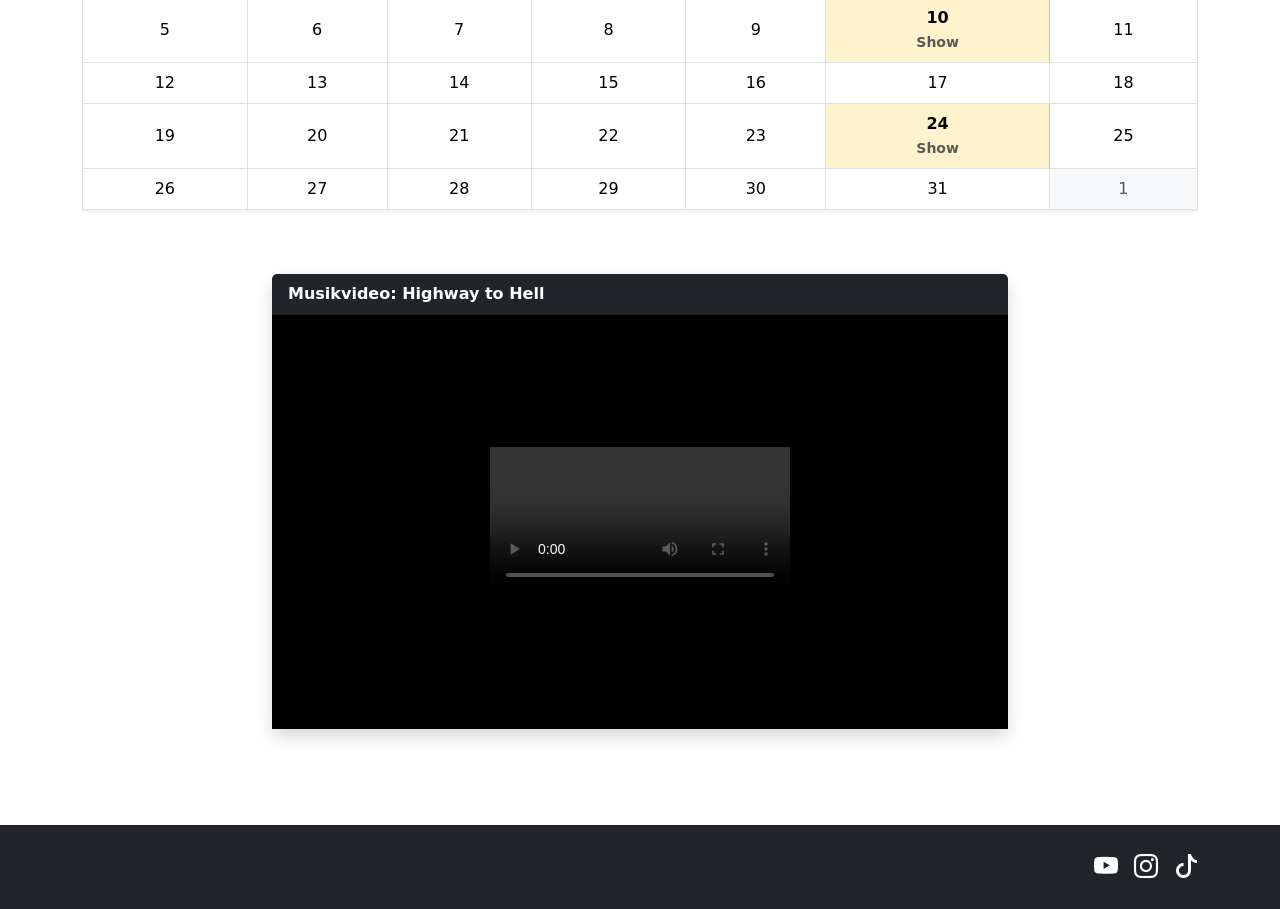
==== commit 242aceec: "navbar des BIldes angepasst" ====
--- a/index.html
+++ b/index.html
@@ -60,6 +60,9 @@
                     </li>
                     <li class="nav-item">
                         <a class="nav-link" href="#about">Über die Band</a>
+                    </li>
+                    <li class="nav-item">
+                        <a class="nav-link" href="#Bandbild">Bandbild</a>
                     </li>
                     <li class="nav-item">
                         <a class="nav-link" href="#Biography">Biografie</a>
